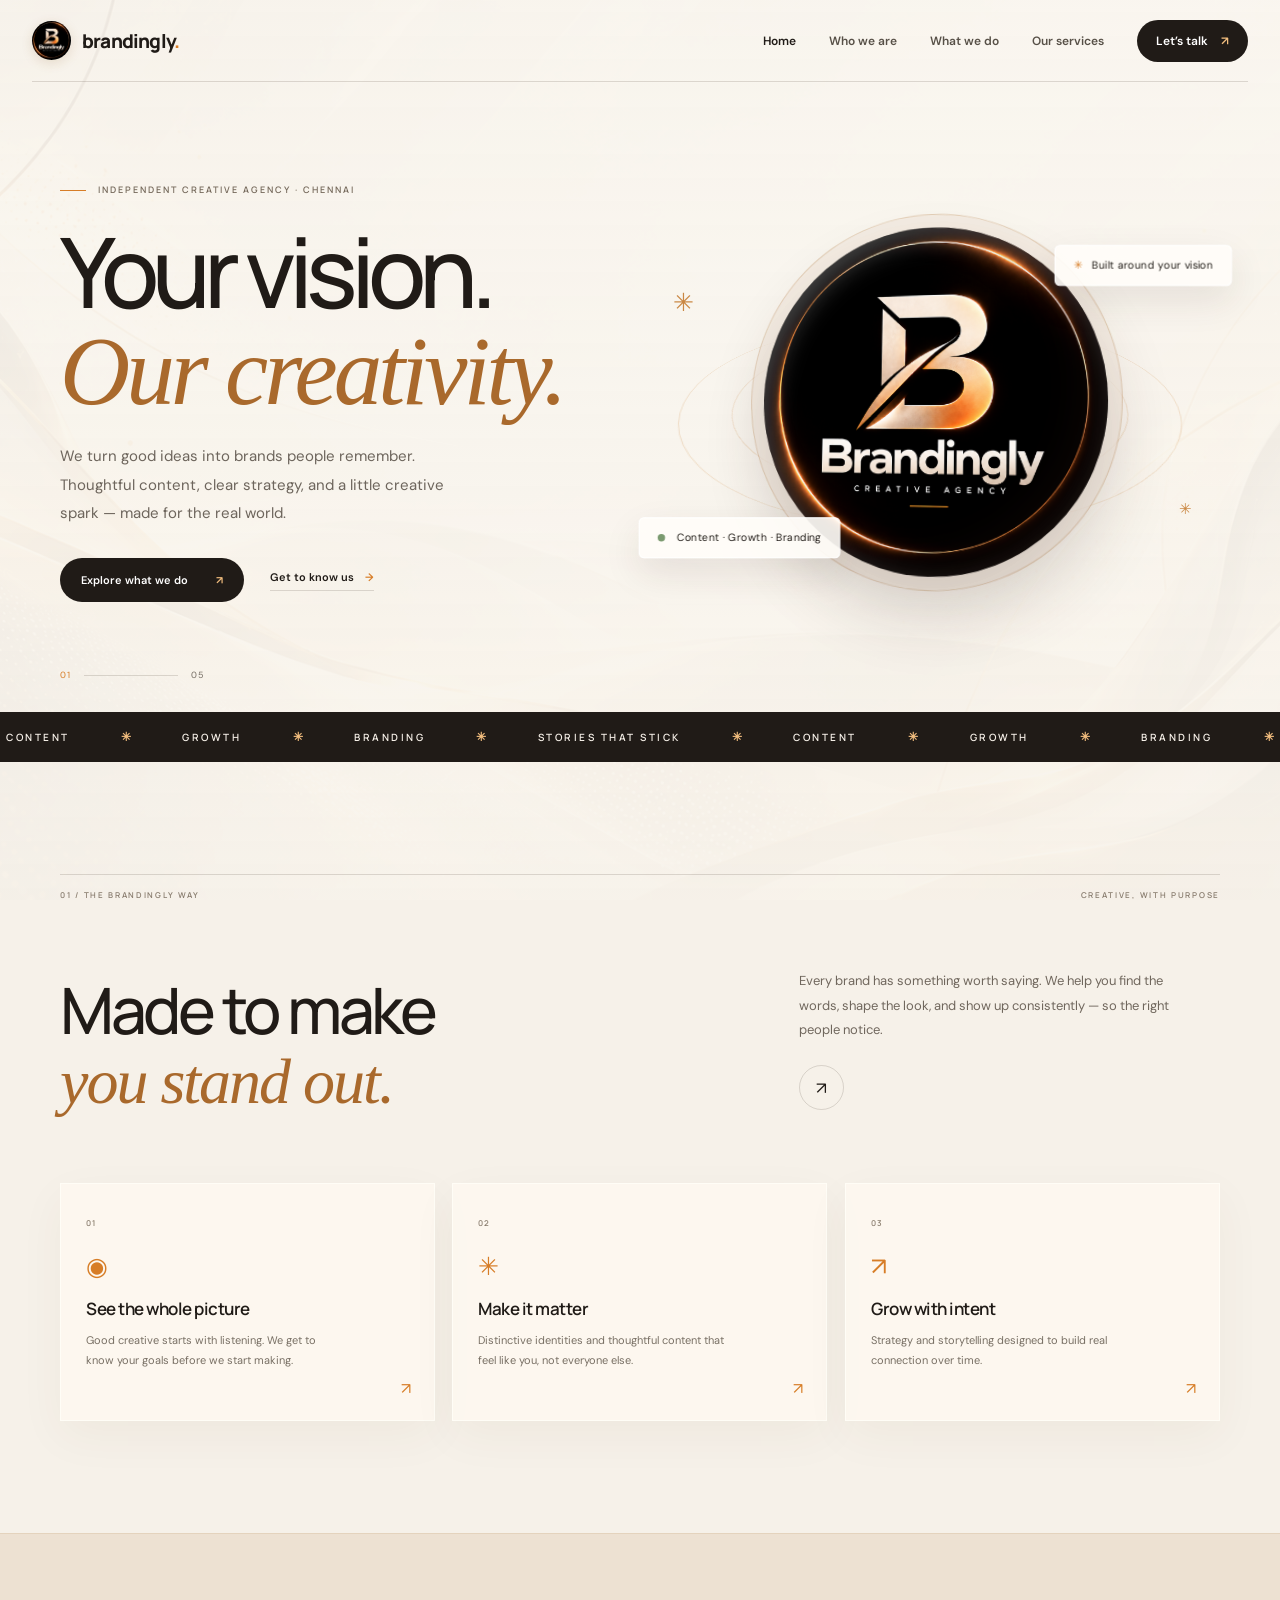
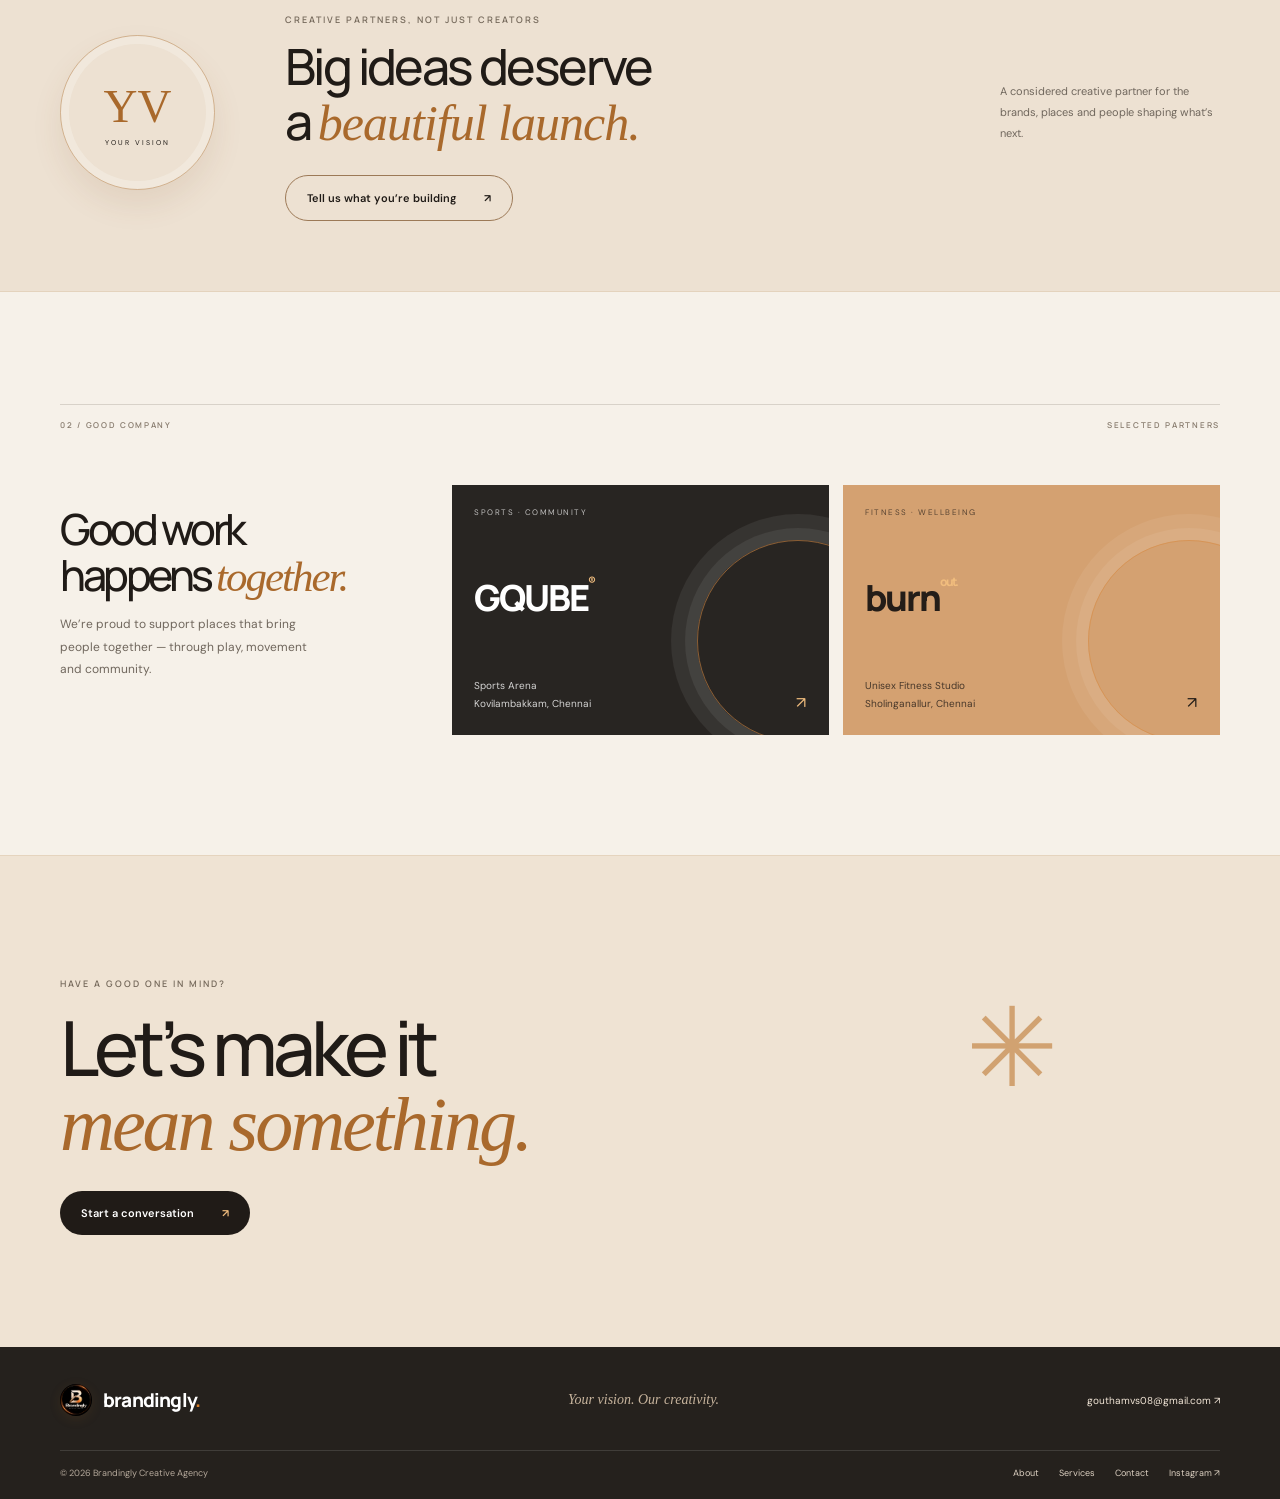
==== index.html @ 18270b37 "first commit" ====
<!doctype html>
<html lang="en">
<head>
  <meta charset="utf-8"><meta name="viewport" content="width=device-width, initial-scale=1">
  <meta name="theme-color" content="#f6f1e9"><meta name="description" content="Brandingly is a creative agency for content, growth and branding. Your vision, our creativity.">
  <title>Brandingly — Your vision. Our creativity.</title><link rel="icon" href="assets/brandingly-logo.png"><link rel="stylesheet" href="styles.css">
</head>
<body>
  <div class="ambient" aria-hidden="true"></div>
  <header class="site-header"><a class="wordmark" href="index.html"><img src="assets/brandingly-logo.png" alt="Brandingly logo"><span>brandingly<span class="wordmark-dot">.</span></span></a><button class="menu-toggle" aria-label="Open navigation" aria-expanded="false"><span></span><span></span></button><nav class="main-nav"><a class="active" href="index.html">Home</a><a href="who-we-are.html">Who we are</a><a href="what-we-do.html">What we do</a><a href="services.html">Our services</a><a class="nav-cta" href="contact.html">Let’s talk <span>↗</span></a></nav></header>
  <main>
    <section class="hero page-wrap">
      <div class="hero-copy"><p class="eyebrow reveal"><span class="eyebrow-line"></span> INDEPENDENT CREATIVE AGENCY · CHENNAI</p><h1 class="reveal">Your vision.<br><em>Our creativity.</em></h1><p class="hero-intro reveal">We turn good ideas into brands people remember. Thoughtful content, clear strategy, and a little creative spark — made for the real world.</p><div class="hero-actions reveal"><a class="button button-dark" href="services.html">Explore what we do <span>↗</span></a><a class="text-link" href="who-we-are.html">Get to know us <span>→</span></a></div></div>
      <div class="hero-art reveal"><div class="art-orbit orbit-one"></div><div class="art-orbit orbit-two"></div><div class="art-disc"><img src="assets/brandingly-logo.png" alt="Brandingly Creative Agency emblem"></div><div class="float-note note-top"><span>✳</span> Built around your vision</div><div class="float-note note-bottom"><span class="live-dot"></span> Content · Growth · Branding</div><span class="art-star star-one">✳</span><span class="art-star star-two">✳</span></div>
      <div class="hero-index"><span>01</span><span class="index-rule"></span><span>05</span></div>
    </section>
    <section class="ticker" aria-label="Our focus"><div class="ticker-track"><span>CONTENT</span><b>✳</b><span>GROWTH</span><b>✳</b><span>BRANDING</span><b>✳</b><span>STORIES THAT STICK</span><b>✳</b><span>CONTENT</span><b>✳</b><span>GROWTH</span><b>✳</b><span>BRANDING</span><b>✳</b></div></section>
    <section class="section page-wrap intro-section"><div class="section-label reveal"><span>01 / THE BRANDINGLY WAY</span><span>CREATIVE, WITH PURPOSE</span></div><div class="intro-grid"><h2 class="reveal">Made to make<br><em>you stand out.</em></h2><div class="intro-text reveal"><p>Every brand has something worth saying. We help you find the words, shape the look, and show up consistently — so the right people notice.</p><a class="circle-link" href="what-we-do.html" aria-label="Discover what we do">↗</a></div></div><div class="value-cards"><article class="value-card tilt-card reveal"><span class="card-number">01</span><div class="value-icon">◉</div><h3>See the whole picture</h3><p>Good creative starts with listening. We get to know your goals before we start making.</p><a href="who-we-are.html" aria-label="Meet Brandingly">↗</a></article><article class="value-card tilt-card reveal"><span class="card-number">02</span><div class="value-icon">✳</div><h3>Make it matter</h3><p>Distinctive identities and thoughtful content that feel like you, not everyone else.</p><a href="what-we-do.html" aria-label="Explore our approach">↗</a></article><article class="value-card tilt-card reveal"><span class="card-number">03</span><div class="value-icon">↗</div><h3>Grow with intent</h3><p>Strategy and storytelling designed to build real connection over time.</p><a href="services.html" aria-label="View our services">↗</a></article></div></section>
    <section class="feature-band"><div class="page-wrap feature-inner"><div class="feature-stamp reveal"><span>YV</span><small>YOUR VISION</small></div><div class="feature-copy reveal"><p class="eyebrow">CREATIVE PARTNERS, NOT JUST CREATORS</p><h2>Big ideas deserve<br>a <em>beautiful launch.</em></h2><a class="button button-light" href="contact.html">Tell us what you’re building <span>↗</span></a></div><div class="feature-side reveal">A considered creative partner for the brands, places and people shaping what’s next.</div></div></section>
    <section class="section page-wrap clients-section"><div class="section-label reveal"><span>02 / GOOD COMPANY</span><span>SELECTED PARTNERS</span></div><div class="client-row"><div class="client-heading reveal"><h2>Good work<br>happens <em>together.</em></h2><p>We’re proud to support places that bring people together — through play, movement and community.</p></div><a class="client-card tilt-card reveal" href="services.html#projects"><span class="client-kicker">SPORTS · COMMUNITY</span><span class="client-name">GQUBE<span>®</span></span><span class="client-desc">Sports Arena<br>Kovilambakkam, Chennai</span><span class="client-arrow">↗</span></a><a class="client-card client-card-warm tilt-card reveal" href="services.html#projects"><span class="client-kicker">FITNESS · WELLBEING</span><span class="client-name">burn<span>out.</span></span><span class="client-desc">Unisex Fitness Studio<br>Sholinganallur, Chennai</span><span class="client-arrow">↗</span></a></div></section>
    <section class="closing-cta"><div class="page-wrap closing-inner reveal"><p class="eyebrow">HAVE A GOOD ONE IN MIND?</p><h2>Let’s make it<br><em>mean something.</em></h2><a class="button button-dark" href="contact.html">Start a conversation <span>↗</span></a><div class="closing-spark">✳</div></div></section>
  </main>
  <footer class="site-footer"><div class="page-wrap footer-top"><a class="wordmark footer-wordmark" href="index.html"><img src="assets/brandingly-logo.png" alt=""><span>brandingly<span class="wordmark-dot">.</span></span></a><p>Your vision. Our creativity.</p><a href="mailto:gouthamvs08@gmail.com">gouthamvs08@gmail.com ↗</a></div><div class="page-wrap footer-bottom"><span>© <span data-year></span> Brandingly Creative Agency</span><div><a href="who-we-are.html">About</a><a href="services.html">Services</a><a href="contact.html">Contact</a><a href="https://www.instagram.com/urs_brandingly/" target="_blank" rel="noreferrer">Instagram ↗</a></div></div></footer><script src="script.js"></script>
</body></html>
---- styles.css ----
@import url('https://fonts.googleapis.com/css2?family=DM+Sans:wght@400;500;600;700&family=Manrope:wght@400;500;600;700;800&display=swap');
:root{--paper:#f6f1e9;--ink:#201b17;--muted:#746c63;--line:rgba(51,39,26,.15);--orange:#d77d27;--orange-light:#f1bd7e;--serif:Georgia,'Times New Roman',serif;--sans:'DM Sans',Arial,sans-serif;--display:'Manrope','DM Sans',Arial,sans-serif;--page:1160px}*{box-sizing:border-box}html{scroll-behavior:smooth;scroll-padding-top:92px}body{margin:0;color:var(--ink);font-family:var(--sans);background:var(--paper);overflow-x:hidden;isolation:isolate}body:before{content:'';position:fixed;inset:0;z-index:-2;background-image:url('assets/brandingly-background.png');background-size:cover;background-position:center;background-attachment:fixed;opacity:.21;pointer-events:none}.ambient{position:fixed;inset:0;z-index:-1;pointer-events:none;background:linear-gradient(180deg,rgba(250,247,241,.7),rgba(248,244,237,.85))}.page-wrap{width:min(var(--page),calc(100% - 96px));margin-inline:auto}.site-header{height:82px;width:min(1360px,calc(100% - 64px));margin:auto;display:flex;align-items:center;justify-content:space-between;border-bottom:1px solid var(--line);position:relative;z-index:5}.wordmark{display:flex;align-items:center;gap:11px;text-decoration:none;color:var(--ink);font:800 19px var(--display);letter-spacing:-.8px}.wordmark img{width:39px;height:39px;object-fit:cover;border-radius:50%;box-shadow:0 3px 12px #8c571d28}.wordmark-dot{color:var(--orange)}.main-nav{display:flex;align-items:center;gap:33px}.main-nav a{text-decoration:none;color:#575047;font-size:12px;font-weight:600;transition:color .2s}.main-nav a:hover,.main-nav a.active{color:var(--ink)}.main-nav .nav-cta{color:white;background:var(--ink);padding:13px 19px;border-radius:999px}.nav-cta span{margin-left:10px;color:var(--orange-light)}.menu-toggle{display:none}.hero{min-height:630px;padding-top:82px;padding-bottom:76px;display:grid;grid-template-columns:1fr 1fr;align-items:center;position:relative}.hero-copy{padding-bottom:24px}.eyebrow{font:600 9px var(--display);letter-spacing:2px;color:#766a5c}.eyebrow-line{display:inline-block;width:26px;height:1px;background:var(--orange);vertical-align:middle;margin-right:8px}.hero h1,.subhero h1{font:500 clamp(58px,7.6vw,98px)/.99 var(--display);letter-spacing:-7px;margin:27px 0 22px}.hero h1 em,.subhero h1 em,.intro-grid h2 em,.client-heading h2 em,.feature-copy h2 em,.closing-inner h2 em,.story-lead em,.manifesto em,.process-row h2 em,.projects-heading h2 em,.contact-details h2 em{font-family:var(--serif);font-weight:400;letter-spacing:-4px;color:#a9692c}.hero-intro{max-width:420px;color:#6d655c;font-size:15px;line-height:1.9}.hero-actions{display:flex;align-items:center;gap:26px;margin-top:31px}.button{display:inline-flex;align-items:center;justify-content:center;gap:28px;border-radius:999px;padding:15px 21px;text-decoration:none;font-size:11px;font-weight:600;transition:transform .25s,box-shadow .25s}.button:hover{transform:translateY(-3px);box-shadow:0 12px 26px #33271a24}.button-dark{background:var(--ink);color:#fff}.button-dark span{color:var(--orange-light)}.text-link{font-size:11px;text-decoration:none;color:var(--ink);font-weight:600;border-bottom:1px solid var(--line);padding-bottom:6px}.text-link span{color:var(--orange);margin-left:8px}.hero-art{height:440px;position:relative;display:grid;place-items:center;perspective:950px}.art-orbit{position:absolute;border:1px solid #d293513b;border-radius:50%;transform:rotateX(66deg) rotateZ(-13deg)}.orbit-one{width:490px;height:490px}.orbit-two{width:390px;height:390px;transform:rotateX(66deg) rotateZ(32deg)}.art-disc{position:relative;width:min(350px,76%);aspect-ratio:1;border-radius:50%;overflow:hidden;box-shadow:0 35px 65px #3c251f30,0 0 0 13px #fff9,0 0 0 14px #bd8a5560;transform:rotateY(-11deg) rotateX(4deg);animation:discFloat 6s ease-in-out infinite}.art-disc:after{content:'';position:absolute;inset:0;border-radius:inherit;box-shadow:inset -22px -14px 45px #28140d50,inset 8px 10px 26px #fff4;pointer-events:none}.art-disc img{width:100%;height:100%;object-fit:cover}.float-note{position:absolute;background:#fffdf9e8;box-shadow:0 14px 35px #3c251f1a;border:1px solid #fff;padding:12px 17px;border-radius:5px;font-size:10px;letter-spacing:.15px;transform:translateZ(50px)}.note-top{top:73px;right:4px}.note-top span{color:var(--orange);margin-right:6px}.note-bottom{bottom:70px;left:14px}.live-dot{width:7px;height:7px;background:#7b9a70;display:inline-block;border-radius:50%;margin-right:8px}.art-star{position:absolute;color:#ca8742}.star-one{left:33px;top:106px;font-size:25px}.star-two{right:28px;bottom:101px;font-size:15px}.hero-index{position:absolute;bottom:31px;left:0;display:flex;align-items:center;gap:13px;color:#746c63;font-size:9px;letter-spacing:1px}.hero-index span:first-child{color:var(--orange)}.index-rule{display:block;width:94px;height:1px;background:var(--line)}.ticker{overflow:hidden;background:var(--ink);color:#f6f0e8}.ticker-track{min-width:max-content;padding:17px 0;display:flex;align-items:center;justify-content:space-around;gap:39px;animation:ticker 32s linear infinite}.ticker-track span{font:600 10px var(--display);letter-spacing:2.5px}.ticker-track b{font-size:12px;color:var(--orange-light)}@keyframes ticker{to{transform:translateX(-20%)}}.section{padding-top:112px;padding-bottom:112px}.section-label{display:flex;justify-content:space-between;border-top:1px solid var(--line);padding-top:14px;color:#887c6e;font:600 8px var(--display);letter-spacing:1.7px}.intro-grid{display:grid;grid-template-columns:1fr .66fr;align-items:end;gap:100px;padding-top:56px}.intro-grid h2,.client-heading h2,.projects-heading h2{font:500 clamp(40px,5vw,65px)/1.08 var(--display);letter-spacing:-3.5px;margin:0}.intro-grid h2 em,.client-heading h2 em,.projects-heading h2 em{letter-spacing:-2px}.intro-text{position:relative;padding:0 0 6px;max-width:380px}.intro-text p,.client-heading p,.feature-side{color:#70675d;font-size:13px;line-height:1.9}.circle-link{display:grid;place-items:center;width:45px;height:45px;border:1px solid var(--line);border-radius:50%;text-decoration:none;color:var(--ink);font-size:17px;margin-top:22px;transition:background .2s,color .2s,transform .2s}.circle-link:hover{background:var(--ink);color:white;transform:rotate(45deg)}.value-cards{display:grid;grid-template-columns:repeat(3,1fr);gap:17px;margin-top:67px}.value-card{padding:26px 25px 24px;min-height:238px;background:#fffaf2b8;border:1px solid #fffdf6;box-shadow:0 15px 44px #5739130c;position:relative;transform:perspective(800px) rotateX(var(--tilt-x,0deg)) rotateY(var(--tilt-y,0deg));transition:transform .25s,box-shadow .25s}.value-card:hover,.service-card:hover,.client-card:hover{box-shadow:0 25px 55px #5739131c}.card-number,.service-id{font:600 8px var(--display);letter-spacing:1.4px;color:#8a7d6e}.value-icon{color:var(--orange);font-size:25px;margin-top:19px}.value-card h3{font:600 17px var(--display);letter-spacing:-.5px;margin:14px 0 8px}.value-card p{color:#786f64;font-size:11px;line-height:1.8;max-width:250px}.value-card>a{position:absolute;right:23px;bottom:21px;color:var(--orange);text-decoration:none}.feature-band{background:#e8d9c5a8;border-block:1px solid #c9a98442;padding:70px 0;overflow:hidden}.feature-inner{display:grid;grid-template-columns:190px 1fr 220px;align-items:center;gap:35px}.feature-stamp{width:155px;height:155px;border-radius:50%;border:1px solid #b6814d80;display:flex;flex-direction:column;justify-content:center;align-items:center;gap:5px;box-shadow:inset 0 0 0 8px #f6f1e970,0 15px 30px #8053271a;transform:rotate(-11deg)}.feature-stamp span{font:500 47px var(--serif);color:#a9692c}.feature-stamp small{font-size:7px;letter-spacing:2px}.feature-copy h2{font:500 clamp(35px,4vw,50px)/1.1 var(--display);letter-spacing:-2.6px;margin:13px 0 24px}.feature-copy h2 em{letter-spacing:-1px}.button-light{border:1px solid #9c7957;color:var(--ink)}.feature-side{font-size:11px}.clients-section{padding-bottom:120px}.client-row{display:grid;grid-template-columns:1fr 1fr 1fr;gap:15px;align-items:stretch;margin-top:55px}.client-heading{padding:21px 28px 10px 0}.client-heading h2{font-size:43px}.client-heading p{max-width:260px;font-size:12px}.client-card{min-height:250px;background:#282522;color:white;text-decoration:none;padding:22px;position:relative;display:flex;flex-direction:column;justify-content:space-between;overflow:hidden;transform:perspective(800px) rotateX(var(--tilt-x,0deg)) rotateY(var(--tilt-y,0deg));transition:transform .25s,box-shadow .25s}.client-card:before{content:'';position:absolute;width:200px;height:200px;border:1px solid #d88a4290;border-radius:50%;right:-70px;top:55px;box-shadow:0 0 0 12px #fff1,0 0 0 26px #fff1}.client-card-warm{background:#d4a171;color:#241d18}.client-kicker{font-size:8px;letter-spacing:1.5px;opacity:.7}.client-name{font:800 36px var(--display);letter-spacing:-2px;position:relative}.client-name span{font-size:12px;vertical-align:top}.client-name>span:last-child{color:var(--orange-light)}.client-desc{font-size:10px;line-height:1.8;opacity:.8}.client-arrow{position:absolute;bottom:22px;right:23px;color:var(--orange-light)}.client-card-warm .client-arrow{color:var(--ink)}.closing-cta{padding:112px 0;background:#eadac6a0;border-top:1px solid #c9a98442;overflow:hidden}.closing-inner{position:relative}.closing-inner h2{font:500 clamp(46px,6.4vw,76px)/.98 var(--display);letter-spacing:-5px;margin:20px 0 27px}.closing-inner h2 em{letter-spacing:-3px}.closing-inner .button{margin-top:2px}.closing-spark{position:absolute;right:14%;top:0;color:#c1803d;font-size:110px;opacity:.65;animation:spin 34s linear infinite}@keyframes spin{to{transform:rotate(360deg)}}.site-footer{background:#25211d;color:#f8f2e8;padding:31px 0 0}.footer-top{display:flex;align-items:center;justify-content:space-between;padding-bottom:28px}.footer-wordmark{color:white}.footer-wordmark img{width:32px;height:32px}.footer-top>p{font:italic 14px var(--serif);color:#c7b49d}.footer-top>a:last-child{font-size:10px;color:#f3e7d8;text-decoration:none}.footer-bottom{border-top:1px solid #ffffff20;padding:16px 0 20px;display:flex;align-items:center;justify-content:space-between;color:#b5a99b;font-size:9px}.footer-bottom div{display:flex;gap:20px}.footer-bottom a{color:#ddd1c2;text-decoration:none}.reveal{opacity:0;transform:perspective(900px) translateY(22px) rotateX(3deg);transform-origin:50% 0;transition:opacity .7s ease,transform .7s cubic-bezier(.2,.7,.2,1)}.reveal.is-visible{opacity:1;transform:perspective(900px) translateY(0) rotateX(0)}.value-card.reveal:nth-child(2),.service-card.reveal:nth-child(2),.belief.reveal:nth-child(2){transition-delay:.11s}.value-card.reveal:nth-child(3),.service-card.reveal:nth-child(3),.belief.reveal:nth-child(3){transition-delay:.2s}.page-wrap .reveal:nth-child(2){transition-delay:.08s}@keyframes discFloat{0%,100%{transform:translateY(0) rotateY(-11deg) rotateX(4deg)}50%{transform:translateY(-10px) rotateY(-6deg) rotateX(1deg)}}
/* Inner pages */
.subhero{min-height:520px;padding-top:91px;padding-bottom:86px;position:relative;overflow:hidden}.subhero h1{font-size:clamp(62px,8vw,99px);margin-top:25px}.subhero-intro{max-width:460px;color:#6e655b;font-size:14px;line-height:1.9}.subhero-mark{position:absolute;right:8%;top:112px;width:220px;height:220px;border-radius:50%;overflow:hidden;box-shadow:0 25px 60px #56391e26,0 0 0 10px #fff7,0 0 0 11px #be8b584a;transform:rotateY(-12deg) rotateX(5deg)}.subhero-mark img{width:100%;height:100%;object-fit:cover}.story-section{padding-top:30px}.story-grid{display:grid;grid-template-columns:1fr 1fr;gap:120px;padding:66px 0}.story-lead{font:500 clamp(34px,4.3vw,55px)/1.15 var(--display);letter-spacing:-2.8px;margin:0}.story-lead em{letter-spacing:-1px}.story-body p{font-size:13px;line-height:1.95;color:#6d655b;margin:0 0 17px}.story-body .text-link{display:inline-block;margin-top:9px}.manifesto{min-height:190px;background:#29231e;color:#f6eee2;display:flex;align-items:center;padding:31px 65px;gap:30px;position:relative;overflow:hidden}.manifesto:after{content:'';position:absolute;width:320px;height:320px;border:1px solid #d4874260;border-radius:50%;right:11%;top:-63px;box-shadow:0 0 0 12px #fff1,0 0 0 25px #fff1}.manifesto-mark{font:italic 85px var(--serif);color:#e3b680;z-index:1}.manifesto-mark span{color:#fff}.manifesto p{font:500 32px/1.12 var(--display);letter-spacing:-1.5px;z-index:1}.manifesto p em{color:#e3b680}.manifesto>span{font-size:8px;letter-spacing:1.5px;color:#c8b9a7;align-self:flex-end;margin-bottom:29px;z-index:1}.values-section{background:#eee4d7a8}.belief-grid{display:grid;grid-template-columns:repeat(3,1fr);gap:34px;margin-top:50px}.belief{border-top:1px solid #c6ad91;padding-top:17px}.belief>span{font-size:9px;color:#a16a35}.belief h3{font:600 17px var(--display);letter-spacing:-.5px;margin:25px 0 8px}.belief p{font-size:11px;line-height:1.8;color:#776d62;max-width:220px}.subhero-mark-type{border:1px solid #c3905d;background:#f3e7d6;width:190px;height:190px;display:flex;align-items:center;justify-content:center;flex-direction:column;text-align:center;font:500 74px var(--serif);color:#ad7137;box-shadow:inset 0 0 0 8px #fff8,0 22px 55px #553a1d1c}.subhero-mark-type span{font:600 10px var(--display);letter-spacing:2px;line-height:1.6}.subhero-mark-type>span{font:600 10px var(--display)}.subhero-mark-type>small{font:600 8px var(--display);letter-spacing:2px;color:#706356}.process-section{padding-top:28px}.process-list{margin-top:39px}.process-row{display:grid;grid-template-columns:70px 1fr 55px;gap:20px;align-items:center;padding:29px 0;border-bottom:1px solid var(--line)}.process-num{font:500 11px var(--display);color:#a36c37}.process-row h2{font:500 33px var(--display);letter-spacing:-1.6px;margin:0}.process-row h2 em{font-size:35px}.process-row p{max-width:560px;color:#71685e;font-size:12px;line-height:1.8;margin:9px 0 0}.process-glyph{justify-self:end;font-size:27px;color:#bb7b3e}.process-section+.feature-band{margin-top:0}.services-section{padding-top:30px}.services-grid{display:grid;grid-template-columns:repeat(2,1fr);gap:16px;margin-top:43px}.service-card{min-height:267px;padding:24px 27px;background:#fffaf2b8;border:1px solid #fffdf6;position:relative;transform:perspective(800px) rotateX(var(--tilt-x,0deg)) rotateY(var(--tilt-y,0deg));transition:transform .25s,box-shadow .25s}.service-icon{display:block;font-size:27px;color:var(--orange);margin-top:22px}.service-card h2{font:600 23px var(--display);letter-spacing:-1px;margin:13px 0 9px}.service-card p{max-width:410px;font-size:11px;line-height:1.8;color:#746a60;margin:0 0 15px}.service-card>a{font-size:10px;text-decoration:none;color:var(--ink);font-weight:600}.service-card>a span{color:var(--orange);margin-left:8px}.projects-section{padding:92px 0;background:#ece1d2a3;border-block:1px solid #c9a98442}.projects-heading{display:flex;align-items:end;justify-content:space-between;padding:39px 0 32px}.projects-heading h2{font-size:51px}.projects-heading p{max-width:275px;font-size:12px;line-height:1.8;color:#70675d}.project-feature{padding:27px 34px 29px;margin-top:17px;color:white;position:relative;overflow:hidden;min-height:300px;background:linear-gradient(120deg,#232627,#373b3a 70%,#554333)}.project-feature:before{content:'';position:absolute;width:300px;height:300px;border:1px solid #e79b4d8a;border-radius:50%;right:7%;top:26px;box-shadow:0 0 0 15px #fff1,0 0 0 32px #fff1;transform:scaleX(1.25)}.project-fitness{background:linear-gradient(120deg,#b97a4a,#ce9c6e 75%,#7b5842)}.project-fitness:before{border-color:#fff8}.project-top,.project-bottom{display:flex;align-items:start;justify-content:space-between;position:relative;z-index:1}.project-top span{font-size:8px;letter-spacing:1.5px;opacity:.75}.project-word{font:800 clamp(55px,9vw,103px)/1 var(--display);letter-spacing:-7px;margin:51px 0 38px;position:relative;z-index:1}.project-word>span{font-size:20px;vertical-align:top;letter-spacing:0}.project-bottom{align-items:end}.project-bottom>div{max-width:520px}.project-bottom h3{font:600 16px var(--display);margin:0 0 6px}.project-bottom p{font-size:10px;line-height:1.8;max-width:480px;margin:0;color:#eee3d5}.project-link{display:inline-flex;align-items:center;gap:19px;padding:12px 17px;border:1px solid #ffffff6b;border-radius:999px;color:white;text-decoration:none;white-space:nowrap;font-size:9px}.project-link:hover{background:#ffffff1c}.project-word-burn{letter-spacing:-5px}.project-word-burn span{font-family:var(--serif);font-style:italic;font-weight:400}.project-note{font-size:9px;line-height:1.7;color:#7e7264;margin-top:17px}.contact-hero{min-height:442px;padding-bottom:46px}.contact-hero h1{font-size:clamp(56px,7vw,87px)}.contact-section{padding-top:38px;padding-bottom:120px;display:grid;grid-template-columns:.72fr 1.28fr;gap:84px}.contact-details{position:relative;overflow:hidden}.contact-label{font-size:8px;letter-spacing:1.7px;color:#8a7d6e}.contact-details h2{font:500 40px/1.13 var(--display);letter-spacing:-2px;margin:23px 0 14px}.contact-details h2 em{letter-spacing:-1px}.contact-details>p{font-size:12px;line-height:1.8;color:#766d63;max-width:275px}.contact-email{display:inline-block;color:var(--ink);font-size:12px;font-weight:600;text-decoration:none;border-bottom:1px solid var(--line);padding:13px 0}.contact-email span{color:var(--orange);margin-left:12px}.contact-social{display:block;font-size:10px;color:#756b60;text-decoration:none;margin-top:17px}.contact-orbit{position:absolute;bottom:-54px;left:0;color:#bc7d3e;font-size:48px;opacity:.65}.contact-form{background:#fffaf2b8;border:1px solid #fffdf6;padding:30px;box-shadow:0 15px 45px #5739130c}.form-row{display:grid;grid-template-columns:1fr 1fr;gap:17px}.contact-form label{display:block;font-size:10px;font-weight:600;color:#534b43;margin-bottom:18px}.contact-form input,.contact-form textarea,.contact-form select{display:block;width:100%;margin-top:9px;border:1px solid #dcd1c3;background:#fcfaf6;padding:13px 14px;border-radius:2px;font:400 11px var(--sans);color:var(--ink);outline:none}.contact-form input:focus,.contact-form textarea:focus,.contact-form select:focus{border-color:#bf854d;box-shadow:0 0 0 3px #dba36824}.contact-form input::placeholder,.contact-form textarea::placeholder{color:#a79c90}.contact-form textarea{resize:vertical}.contact-form .form-submit{border:0;cursor:pointer}.form-note{font-size:9px;line-height:1.6;color:#877d72;margin:13px 0 0}.honeypot{position:absolute!important;left:-9999px!important;opacity:0}.form-row+label{margin-top:2px}
@media(max-width:850px){.page-wrap{width:calc(100% - 52px)}.site-header{width:calc(100% - 44px)}.main-nav{gap:18px}.main-nav a{font-size:11px}.hero{min-height:570px;padding-top:58px}.hero-art{transform:scale(.86)}.hero h1{font-size:75px}.intro-grid{gap:45px}.feature-inner{grid-template-columns:130px 1fr 160px;gap:24px}.feature-stamp{width:125px;height:125px}.feature-stamp span{font-size:38px}.client-row{grid-template-columns:1fr 1fr}.client-heading{grid-column:1/-1}.client-heading h2 br{display:none}.client-heading p{max-width:460px}.subhero-mark{right:3%;width:180px;height:180px}.subhero-mark-type{width:165px;height:165px}.story-grid{gap:60px}.contact-section{gap:45px}}@media(max-width:620px){html{scroll-padding-top:72px}.page-wrap{width:calc(100% - 38px)}.site-header{width:calc(100% - 34px);height:70px}.wordmark{font-size:17px}.wordmark img{width:34px;height:34px}.menu-toggle{display:flex;position:relative;z-index:7;width:42px;height:42px;border:1px solid var(--line);background:#fff9;border-radius:50%;align-items:center;justify-content:center;flex-direction:column;gap:5px}.menu-toggle span{width:15px;height:1px;background:var(--ink);transition:transform .2s}.menu-toggle[aria-expanded=true] span:first-child{transform:translateY(3px) rotate(45deg)}.menu-toggle[aria-expanded=true] span:last-child{transform:translateY(-3px) rotate(-45deg)}.main-nav{display:none;position:absolute;top:69px;left:-17px;right:-17px;background:#f7f2eaf5;padding:17px 20px 22px;border-bottom:1px solid var(--line);box-shadow:0 20px 30px #4d352016;align-items:stretch;gap:0;flex-direction:column}.main-nav.is-open{display:flex}.main-nav a{font-size:13px;padding:13px 8px;border-bottom:1px solid #4d352014}.main-nav .nav-cta{margin-top:12px;padding:14px 18px;text-align:center;border:0}.hero{display:flex;flex-direction:column;align-items:stretch;min-height:0;padding-top:56px;padding-bottom:59px}.hero-copy{padding-bottom:0}.eyebrow{font-size:8px;letter-spacing:1.6px}.hero h1,.subhero h1{font-size:clamp(58px,15vw,81px);letter-spacing:-5px;margin:24px 0 16px}.hero-intro{font-size:13px;max-width:420px}.hero-actions{gap:16px;margin-top:24px}.button{padding:14px 17px;gap:18px;font-size:10px}.text-link{font-size:10px}.hero-art{height:305px;transform:none;margin-top:13px}.orbit-one{width:315px;height:315px}.orbit-two{width:258px;height:258px}.art-disc{width:220px;box-shadow:0 20px 42px #3c251f30,0 0 0 9px #fff9,0 0 0 10px #bd8a5560}.note-top{top:30px;right:0;padding:10px 12px;font-size:9px}.note-bottom{bottom:31px;left:0;padding:10px 12px;font-size:8px}.star-one{left:3px;top:68px}.star-two{right:3px;bottom:79px}.hero-index{bottom:16px}.ticker-track{padding:14px 0;gap:24px}.ticker-track span{font-size:9px}.section{padding-top:74px;padding-bottom:77px}.section-label{font-size:7px;letter-spacing:1px}.intro-grid{grid-template-columns:1fr;gap:15px;padding-top:36px}.intro-grid h2,.client-heading h2,.projects-heading h2{font-size:45px;letter-spacing:-2.7px}.intro-text{max-width:100%}.intro-text p{font-size:12px}.circle-link{width:40px;height:40px;margin-top:12px}.value-cards{grid-template-columns:1fr;gap:12px;margin-top:34px}.value-card{min-height:195px;padding:21px}.value-icon{margin-top:12px}.value-card h3{font-size:16px}.value-card p{font-size:11px}.feature-band{padding:48px 0}.feature-inner{grid-template-columns:75px 1fr;gap:16px}.feature-stamp{width:73px;height:73px;box-shadow:inset 0 0 0 5px #f6f1e970,0 10px 20px #8053271a}.feature-stamp span{font-size:25px}.feature-stamp small{font-size:5px;letter-spacing:1px}.feature-copy h2{font-size:34px;letter-spacing:-1.8px}.feature-side{grid-column:2;font-size:10px;margin-top:-8px}.button-light{padding:12px 15px}.clients-section{padding-bottom:78px}.client-row{grid-template-columns:1fr 1fr;gap:10px;margin-top:28px}.client-heading{grid-column:1/-1;padding:0}.client-heading h2{font-size:39px}.client-card{min-height:205px;padding:16px}.client-card:before{width:130px;height:130px;right:-58px;top:55px}.client-name{font-size:27px;letter-spacing:-1px}.client-desc{font-size:8px}.client-kicker{font-size:6px;letter-spacing:1px}.closing-cta{padding:75px 0}.closing-inner h2{font-size:55px;letter-spacing:-3.6px}.closing-inner h2 em{letter-spacing:-2px}.closing-spark{font-size:69px;right:5%;top:23px}.footer-top{display:grid;grid-template-columns:1fr auto;gap:9px;padding-bottom:20px}.footer-top>p{grid-column:1;grid-row:2;margin:0;font-size:12px}.footer-top>a:last-child{grid-column:2;grid-row:1/3;font-size:9px}.footer-bottom{align-items:flex-start;gap:13px;flex-direction:column;font-size:8px}.footer-bottom div{gap:15px;flex-wrap:wrap}.subhero{min-height:0;padding-top:61px;padding-bottom:61px}.subhero h1{font-size:clamp(58px,14vw,78px)}.subhero-intro{max-width:calc(100% - 10px);font-size:12px}.subhero-mark{position:relative;top:auto;right:auto;width:118px;height:118px;margin:38px 5px 0 auto;box-shadow:0 15px 35px #56391e26,0 0 0 7px #fff7,0 0 0 8px #be8b584a}.subhero-mark-type{width:113px;height:113px;font-size:49px;box-shadow:inset 0 0 0 5px #fff8,0 15px 35px #553a1d1c}.subhero-mark-type span{font-size:7px}.subhero-mark-type>small{font-size:6px}.story-section{padding-top:24px}.story-grid{grid-template-columns:1fr;gap:24px;padding:37px 0}.story-lead{font-size:37px;letter-spacing:-1.8px}.story-body p{font-size:12px}.manifesto{min-height:145px;padding:22px;gap:15px}.manifesto-mark{font-size:59px}.manifesto p{font-size:24px;letter-spacing:-1px}.manifesto>span{font-size:6px;letter-spacing:1px;margin-bottom:22px;max-width:63px}.manifesto:after{right:-22%;width:220px;height:220px;top:-35px}.belief-grid{grid-template-columns:1fr;gap:20px;margin-top:31px}.belief h3{margin:14px 0 6px}.belief p{max-width:100%;margin-bottom:0}.values-section{padding-top:66px;padding-bottom:68px}.process-section,.services-section{padding-top:24px}.process-list{margin-top:24px}.process-row{grid-template-columns:34px 1fr 25px;gap:10px;padding:22px 0}.process-row h2{font-size:25px;letter-spacing:-1px}.process-row h2 em{font-size:26px}.process-row p{font-size:10px;line-height:1.7}.process-glyph{font-size:21px}.process-num{font-size:9px}.services-grid{grid-template-columns:1fr;gap:11px;margin-top:27px}.service-card{min-height:233px;padding:21px}.service-card h2{font-size:21px}.service-card p{font-size:10px}.projects-section{padding:66px 0}.projects-heading{display:block;padding:28px 0 17px}.projects-heading h2{font-size:43px}.projects-heading p{max-width:100%;font-size:11px}.project-feature{padding:19px 18px 20px;min-height:310px}.project-top span{font-size:6px;letter-spacing:1px}.project-word{font-size:58px;letter-spacing:-4px;margin:63px 0 51px}.project-fitness .project-word{font-size:61px}.project-bottom{display:block}.project-bottom h3{font-size:14px}.project-bottom p{font-size:9px}.project-link{margin-top:15px;padding:10px 13px;font-size:8px}.project-feature:before{width:190px;height:190px;right:-6%;top:63px}.project-note{font-size:8px}.contact-hero{min-height:0;padding-bottom:25px}.contact-hero h1{font-size:clamp(48px,12.5vw,69px);letter-spacing:-4px}.contact-section{grid-template-columns:1fr;gap:35px;padding-top:22px;padding-bottom:78px}.contact-details h2{font-size:36px;margin-top:17px}.contact-details>p{font-size:11px}.contact-orbit{bottom:-25px;left:auto;right:12px}.contact-form{padding:20px 17px}.form-row{grid-template-columns:1fr;gap:0}.contact-form label{font-size:9px;margin-bottom:15px}.contact-form input,.contact-form textarea,.contact-form select{font-size:11px;padding:12px}.form-note{font-size:8px}}@media(prefers-reduced-motion:reduce){*,*:before,*:after{scroll-behavior:auto!important;animation-duration:.01ms!important;animation-iteration-count:1!important;transition-duration:.01ms!important}.reveal{opacity:1;transform:none}}
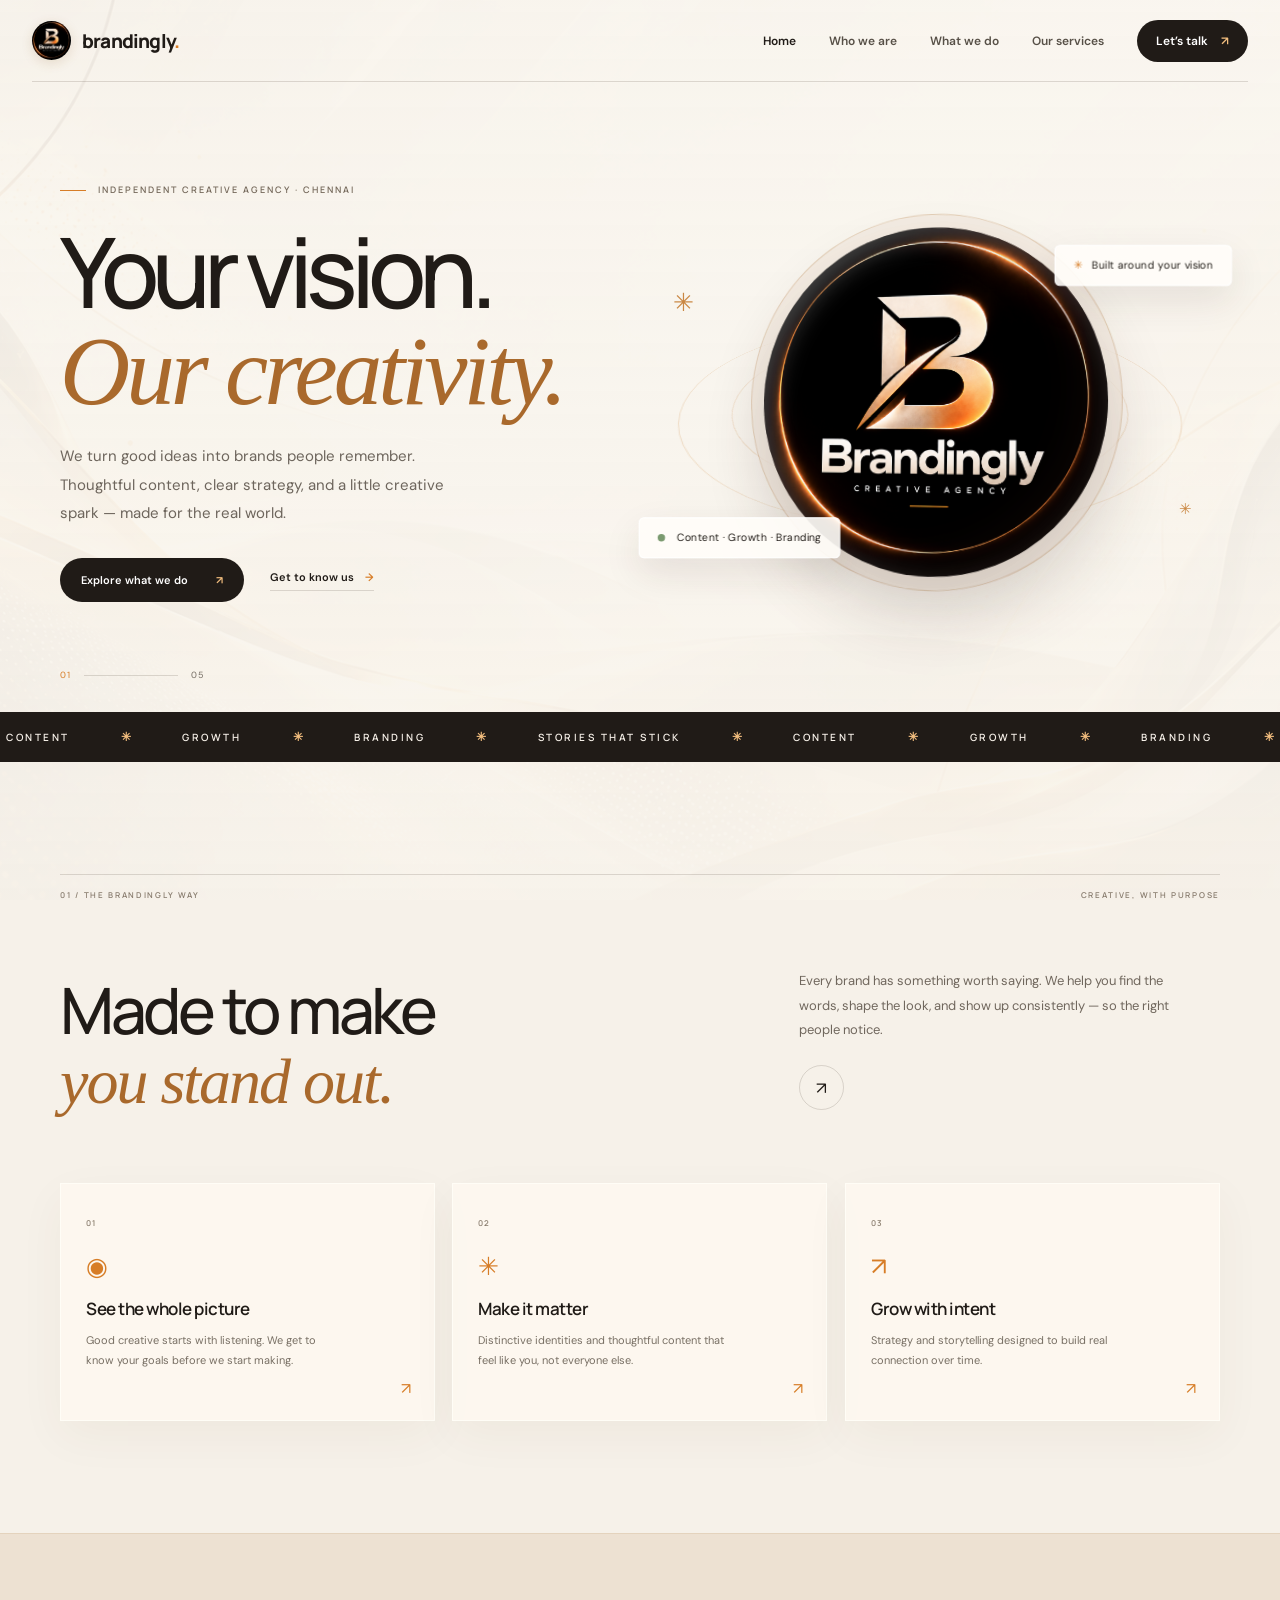
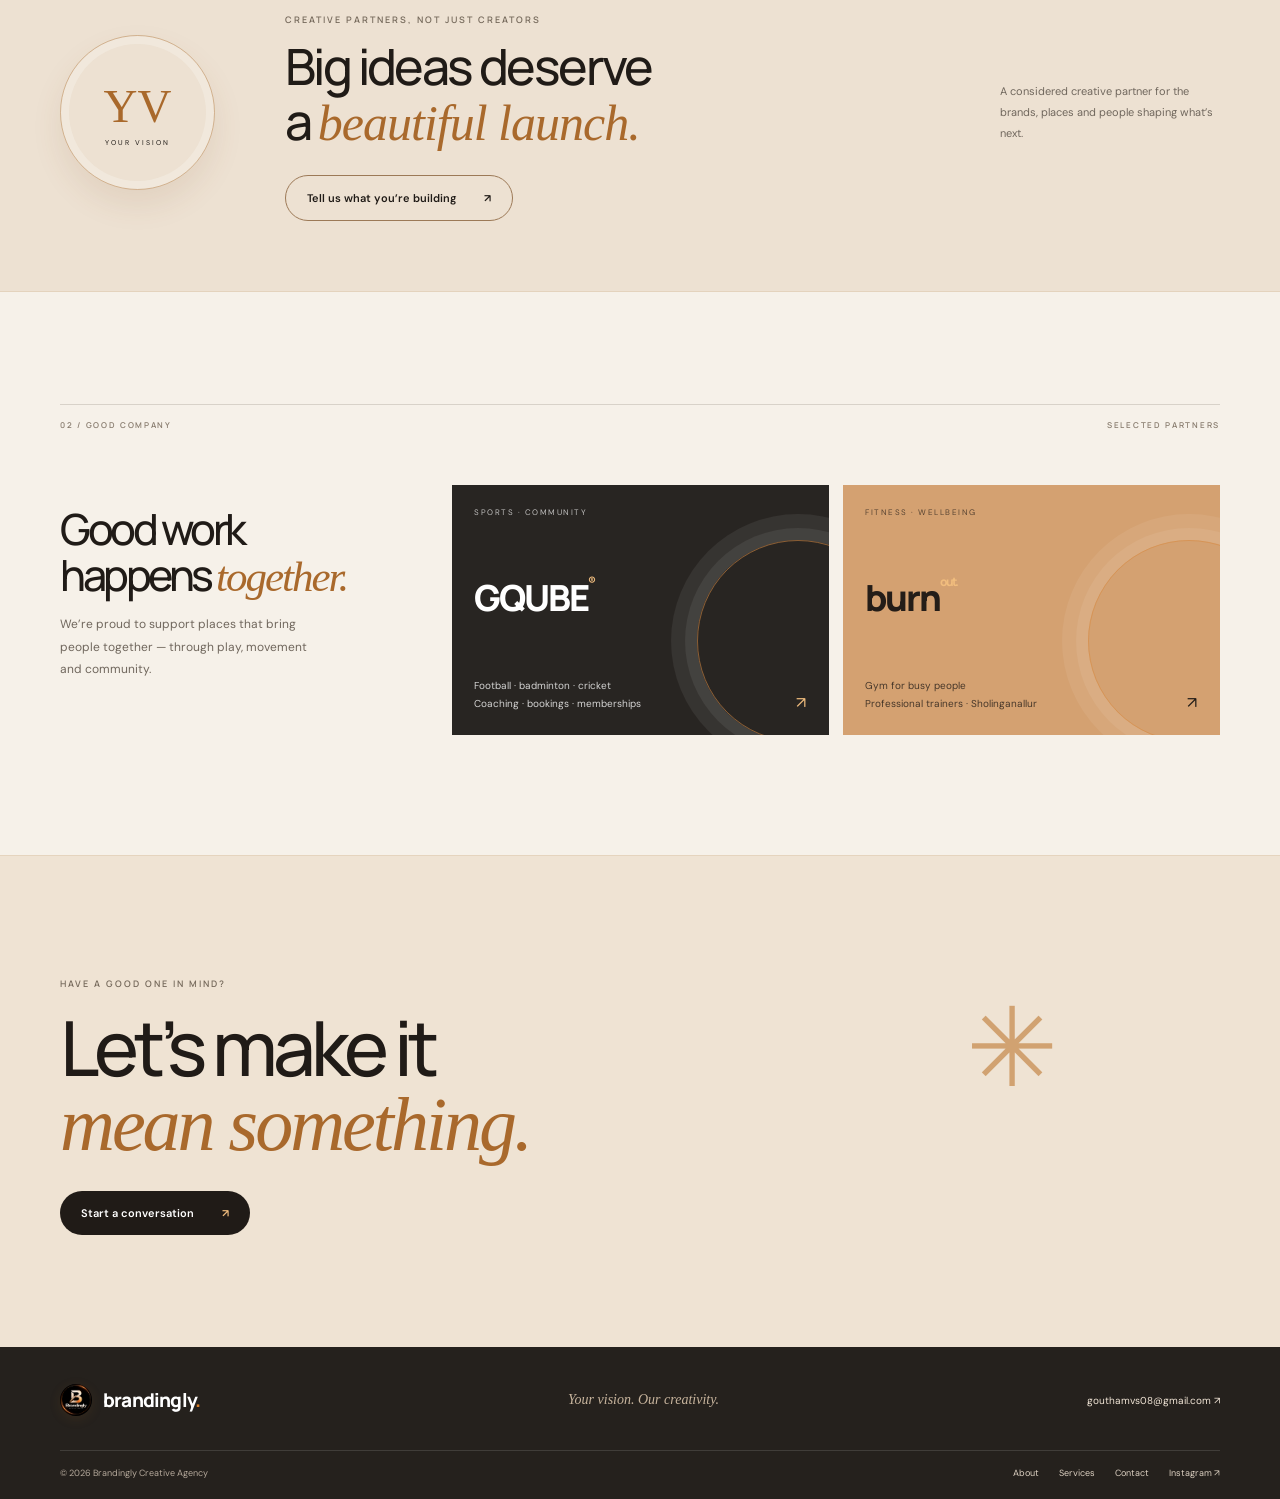
==== commit 30fbb839: "changes new" ====
--- a/index.html
+++ b/index.html
@@ -17,7 +17,7 @@
     <section class="ticker" aria-label="Our focus"><div class="ticker-track"><span>CONTENT</span><b>✳</b><span>GROWTH</span><b>✳</b><span>BRANDING</span><b>✳</b><span>STORIES THAT STICK</span><b>✳</b><span>CONTENT</span><b>✳</b><span>GROWTH</span><b>✳</b><span>BRANDING</span><b>✳</b></div></section>
     <section class="section page-wrap intro-section"><div class="section-label reveal"><span>01 / THE BRANDINGLY WAY</span><span>CREATIVE, WITH PURPOSE</span></div><div class="intro-grid"><h2 class="reveal">Made to make<br><em>you stand out.</em></h2><div class="intro-text reveal"><p>Every brand has something worth saying. We help you find the words, shape the look, and show up consistently — so the right people notice.</p><a class="circle-link" href="what-we-do.html" aria-label="Discover what we do">↗</a></div></div><div class="value-cards"><article class="value-card tilt-card reveal"><span class="card-number">01</span><div class="value-icon">◉</div><h3>See the whole picture</h3><p>Good creative starts with listening. We get to know your goals before we start making.</p><a href="who-we-are.html" aria-label="Meet Brandingly">↗</a></article><article class="value-card tilt-card reveal"><span class="card-number">02</span><div class="value-icon">✳</div><h3>Make it matter</h3><p>Distinctive identities and thoughtful content that feel like you, not everyone else.</p><a href="what-we-do.html" aria-label="Explore our approach">↗</a></article><article class="value-card tilt-card reveal"><span class="card-number">03</span><div class="value-icon">↗</div><h3>Grow with intent</h3><p>Strategy and storytelling designed to build real connection over time.</p><a href="services.html" aria-label="View our services">↗</a></article></div></section>
     <section class="feature-band"><div class="page-wrap feature-inner"><div class="feature-stamp reveal"><span>YV</span><small>YOUR VISION</small></div><div class="feature-copy reveal"><p class="eyebrow">CREATIVE PARTNERS, NOT JUST CREATORS</p><h2>Big ideas deserve<br>a <em>beautiful launch.</em></h2><a class="button button-light" href="contact.html">Tell us what you’re building <span>↗</span></a></div><div class="feature-side reveal">A considered creative partner for the brands, places and people shaping what’s next.</div></div></section>
-    <section class="section page-wrap clients-section"><div class="section-label reveal"><span>02 / GOOD COMPANY</span><span>SELECTED PARTNERS</span></div><div class="client-row"><div class="client-heading reveal"><h2>Good work<br>happens <em>together.</em></h2><p>We’re proud to support places that bring people together — through play, movement and community.</p></div><a class="client-card tilt-card reveal" href="services.html#projects"><span class="client-kicker">SPORTS · COMMUNITY</span><span class="client-name">GQUBE<span>®</span></span><span class="client-desc">Sports Arena<br>Kovilambakkam, Chennai</span><span class="client-arrow">↗</span></a><a class="client-card client-card-warm tilt-card reveal" href="services.html#projects"><span class="client-kicker">FITNESS · WELLBEING</span><span class="client-name">burn<span>out.</span></span><span class="client-desc">Unisex Fitness Studio<br>Sholinganallur, Chennai</span><span class="client-arrow">↗</span></a></div></section>
+    <section class="section page-wrap clients-section"><div class="section-label reveal"><span>02 / GOOD COMPANY</span><span>SELECTED PARTNERS</span></div><div class="client-row"><div class="client-heading reveal"><h2>Good work<br>happens <em>together.</em></h2><p>We’re proud to support places that bring people together — through play, movement and community.</p></div><a class="client-card tilt-card reveal" href="services.html#projects"><span class="client-kicker">SPORTS · COMMUNITY</span><span class="client-name">GQUBE<span>®</span></span><span class="client-desc">Football · badminton · cricket<br>Coaching · bookings · memberships</span><span class="client-arrow">↗</span></a><a class="client-card client-card-warm tilt-card reveal" href="services.html#projects"><span class="client-kicker">FITNESS · WELLBEING</span><span class="client-name">burn<span>out.</span></span><span class="client-desc">Gym for busy people<br>Professional trainers · Sholinganallur</span><span class="client-arrow">↗</span></a></div></section>
     <section class="closing-cta"><div class="page-wrap closing-inner reveal"><p class="eyebrow">HAVE A GOOD ONE IN MIND?</p><h2>Let’s make it<br><em>mean something.</em></h2><a class="button button-dark" href="contact.html">Start a conversation <span>↗</span></a><div class="closing-spark">✳</div></div></section>
   </main>
   <footer class="site-footer"><div class="page-wrap footer-top"><a class="wordmark footer-wordmark" href="index.html"><img src="assets/brandingly-logo.png" alt=""><span>brandingly<span class="wordmark-dot">.</span></span></a><p>Your vision. Our creativity.</p><a href="mailto:gouthamvs08@gmail.com">gouthamvs08@gmail.com ↗</a></div><div class="page-wrap footer-bottom"><span>© <span data-year></span> Brandingly Creative Agency</span><div><a href="who-we-are.html">About</a><a href="services.html">Services</a><a href="contact.html">Contact</a><a href="https://www.instagram.com/urs_brandingly/" target="_blank" rel="noreferrer">Instagram ↗</a></div></div></footer><script src="script.js"></script>
--- a/styles.css
+++ b/styles.css
@@ -3,3 +3,61 @@
 /* Inner pages */
 .subhero{min-height:520px;padding-top:91px;padding-bottom:86px;position:relative;overflow:hidden}.subhero h1{font-size:clamp(62px,8vw,99px);margin-top:25px}.subhero-intro{max-width:460px;color:#6e655b;font-size:14px;line-height:1.9}.subhero-mark{position:absolute;right:8%;top:112px;width:220px;height:220px;border-radius:50%;overflow:hidden;box-shadow:0 25px 60px #56391e26,0 0 0 10px #fff7,0 0 0 11px #be8b584a;transform:rotateY(-12deg) rotateX(5deg)}.subhero-mark img{width:100%;height:100%;object-fit:cover}.story-section{padding-top:30px}.story-grid{display:grid;grid-template-columns:1fr 1fr;gap:120px;padding:66px 0}.story-lead{font:500 clamp(34px,4.3vw,55px)/1.15 var(--display);letter-spacing:-2.8px;margin:0}.story-lead em{letter-spacing:-1px}.story-body p{font-size:13px;line-height:1.95;color:#6d655b;margin:0 0 17px}.story-body .text-link{display:inline-block;margin-top:9px}.manifesto{min-height:190px;background:#29231e;color:#f6eee2;display:flex;align-items:center;padding:31px 65px;gap:30px;position:relative;overflow:hidden}.manifesto:after{content:'';position:absolute;width:320px;height:320px;border:1px solid #d4874260;border-radius:50%;right:11%;top:-63px;box-shadow:0 0 0 12px #fff1,0 0 0 25px #fff1}.manifesto-mark{font:italic 85px var(--serif);color:#e3b680;z-index:1}.manifesto-mark span{color:#fff}.manifesto p{font:500 32px/1.12 var(--display);letter-spacing:-1.5px;z-index:1}.manifesto p em{color:#e3b680}.manifesto>span{font-size:8px;letter-spacing:1.5px;color:#c8b9a7;align-self:flex-end;margin-bottom:29px;z-index:1}.values-section{background:#eee4d7a8}.belief-grid{display:grid;grid-template-columns:repeat(3,1fr);gap:34px;margin-top:50px}.belief{border-top:1px solid #c6ad91;padding-top:17px}.belief>span{font-size:9px;color:#a16a35}.belief h3{font:600 17px var(--display);letter-spacing:-.5px;margin:25px 0 8px}.belief p{font-size:11px;line-height:1.8;color:#776d62;max-width:220px}.subhero-mark-type{border:1px solid #c3905d;background:#f3e7d6;width:190px;height:190px;display:flex;align-items:center;justify-content:center;flex-direction:column;text-align:center;font:500 74px var(--serif);color:#ad7137;box-shadow:inset 0 0 0 8px #fff8,0 22px 55px #553a1d1c}.subhero-mark-type span{font:600 10px var(--display);letter-spacing:2px;line-height:1.6}.subhero-mark-type>span{font:600 10px var(--display)}.subhero-mark-type>small{font:600 8px var(--display);letter-spacing:2px;color:#706356}.process-section{padding-top:28px}.process-list{margin-top:39px}.process-row{display:grid;grid-template-columns:70px 1fr 55px;gap:20px;align-items:center;padding:29px 0;border-bottom:1px solid var(--line)}.process-num{font:500 11px var(--display);color:#a36c37}.process-row h2{font:500 33px var(--display);letter-spacing:-1.6px;margin:0}.process-row h2 em{font-size:35px}.process-row p{max-width:560px;color:#71685e;font-size:12px;line-height:1.8;margin:9px 0 0}.process-glyph{justify-self:end;font-size:27px;color:#bb7b3e}.process-section+.feature-band{margin-top:0}.services-section{padding-top:30px}.services-grid{display:grid;grid-template-columns:repeat(2,1fr);gap:16px;margin-top:43px}.service-card{min-height:267px;padding:24px 27px;background:#fffaf2b8;border:1px solid #fffdf6;position:relative;transform:perspective(800px) rotateX(var(--tilt-x,0deg)) rotateY(var(--tilt-y,0deg));transition:transform .25s,box-shadow .25s}.service-icon{display:block;font-size:27px;color:var(--orange);margin-top:22px}.service-card h2{font:600 23px var(--display);letter-spacing:-1px;margin:13px 0 9px}.service-card p{max-width:410px;font-size:11px;line-height:1.8;color:#746a60;margin:0 0 15px}.service-card>a{font-size:10px;text-decoration:none;color:var(--ink);font-weight:600}.service-card>a span{color:var(--orange);margin-left:8px}.projects-section{padding:92px 0;background:#ece1d2a3;border-block:1px solid #c9a98442}.projects-heading{display:flex;align-items:end;justify-content:space-between;padding:39px 0 32px}.projects-heading h2{font-size:51px}.projects-heading p{max-width:275px;font-size:12px;line-height:1.8;color:#70675d}.project-feature{padding:27px 34px 29px;margin-top:17px;color:white;position:relative;overflow:hidden;min-height:300px;background:linear-gradient(120deg,#232627,#373b3a 70%,#554333)}.project-feature:before{content:'';position:absolute;width:300px;height:300px;border:1px solid #e79b4d8a;border-radius:50%;right:7%;top:26px;box-shadow:0 0 0 15px #fff1,0 0 0 32px #fff1;transform:scaleX(1.25)}.project-fitness{background:linear-gradient(120deg,#b97a4a,#ce9c6e 75%,#7b5842)}.project-fitness:before{border-color:#fff8}.project-top,.project-bottom{display:flex;align-items:start;justify-content:space-between;position:relative;z-index:1}.project-top span{font-size:8px;letter-spacing:1.5px;opacity:.75}.project-word{font:800 clamp(55px,9vw,103px)/1 var(--display);letter-spacing:-7px;margin:51px 0 38px;position:relative;z-index:1}.project-word>span{font-size:20px;vertical-align:top;letter-spacing:0}.project-bottom{align-items:end}.project-bottom>div{max-width:520px}.project-bottom h3{font:600 16px var(--display);margin:0 0 6px}.project-bottom p{font-size:10px;line-height:1.8;max-width:480px;margin:0;color:#eee3d5}.project-link{display:inline-flex;align-items:center;gap:19px;padding:12px 17px;border:1px solid #ffffff6b;border-radius:999px;color:white;text-decoration:none;white-space:nowrap;font-size:9px}.project-link:hover{background:#ffffff1c}.project-word-burn{letter-spacing:-5px}.project-word-burn span{font-family:var(--serif);font-style:italic;font-weight:400}.project-note{font-size:9px;line-height:1.7;color:#7e7264;margin-top:17px}.contact-hero{min-height:442px;padding-bottom:46px}.contact-hero h1{font-size:clamp(56px,7vw,87px)}.contact-section{padding-top:38px;padding-bottom:120px;display:grid;grid-template-columns:.72fr 1.28fr;gap:84px}.contact-details{position:relative;overflow:hidden}.contact-label{font-size:8px;letter-spacing:1.7px;color:#8a7d6e}.contact-details h2{font:500 40px/1.13 var(--display);letter-spacing:-2px;margin:23px 0 14px}.contact-details h2 em{letter-spacing:-1px}.contact-details>p{font-size:12px;line-height:1.8;color:#766d63;max-width:275px}.contact-email{display:inline-block;color:var(--ink);font-size:12px;font-weight:600;text-decoration:none;border-bottom:1px solid var(--line);padding:13px 0}.contact-email span{color:var(--orange);margin-left:12px}.contact-social{display:block;font-size:10px;color:#756b60;text-decoration:none;margin-top:17px}.contact-orbit{position:absolute;bottom:-54px;left:0;color:#bc7d3e;font-size:48px;opacity:.65}.contact-form{background:#fffaf2b8;border:1px solid #fffdf6;padding:30px;box-shadow:0 15px 45px #5739130c}.form-row{display:grid;grid-template-columns:1fr 1fr;gap:17px}.contact-form label{display:block;font-size:10px;font-weight:600;color:#534b43;margin-bottom:18px}.contact-form input,.contact-form textarea,.contact-form select{display:block;width:100%;margin-top:9px;border:1px solid #dcd1c3;background:#fcfaf6;padding:13px 14px;border-radius:2px;font:400 11px var(--sans);color:var(--ink);outline:none}.contact-form input:focus,.contact-form textarea:focus,.contact-form select:focus{border-color:#bf854d;box-shadow:0 0 0 3px #dba36824}.contact-form input::placeholder,.contact-form textarea::placeholder{color:#a79c90}.contact-form textarea{resize:vertical}.contact-form .form-submit{border:0;cursor:pointer}.form-note{font-size:9px;line-height:1.6;color:#877d72;margin:13px 0 0}.honeypot{position:absolute!important;left:-9999px!important;opacity:0}.form-row+label{margin-top:2px}
 @media(max-width:850px){.page-wrap{width:calc(100% - 52px)}.site-header{width:calc(100% - 44px)}.main-nav{gap:18px}.main-nav a{font-size:11px}.hero{min-height:570px;padding-top:58px}.hero-art{transform:scale(.86)}.hero h1{font-size:75px}.intro-grid{gap:45px}.feature-inner{grid-template-columns:130px 1fr 160px;gap:24px}.feature-stamp{width:125px;height:125px}.feature-stamp span{font-size:38px}.client-row{grid-template-columns:1fr 1fr}.client-heading{grid-column:1/-1}.client-heading h2 br{display:none}.client-heading p{max-width:460px}.subhero-mark{right:3%;width:180px;height:180px}.subhero-mark-type{width:165px;height:165px}.story-grid{gap:60px}.contact-section{gap:45px}}@media(max-width:620px){html{scroll-padding-top:72px}.page-wrap{width:calc(100% - 38px)}.site-header{width:calc(100% - 34px);height:70px}.wordmark{font-size:17px}.wordmark img{width:34px;height:34px}.menu-toggle{display:flex;position:relative;z-index:7;width:42px;height:42px;border:1px solid var(--line);background:#fff9;border-radius:50%;align-items:center;justify-content:center;flex-direction:column;gap:5px}.menu-toggle span{width:15px;height:1px;background:var(--ink);transition:transform .2s}.menu-toggle[aria-expanded=true] span:first-child{transform:translateY(3px) rotate(45deg)}.menu-toggle[aria-expanded=true] span:last-child{transform:translateY(-3px) rotate(-45deg)}.main-nav{display:none;position:absolute;top:69px;left:-17px;right:-17px;background:#f7f2eaf5;padding:17px 20px 22px;border-bottom:1px solid var(--line);box-shadow:0 20px 30px #4d352016;align-items:stretch;gap:0;flex-direction:column}.main-nav.is-open{display:flex}.main-nav a{font-size:13px;padding:13px 8px;border-bottom:1px solid #4d352014}.main-nav .nav-cta{margin-top:12px;padding:14px 18px;text-align:center;border:0}.hero{display:flex;flex-direction:column;align-items:stretch;min-height:0;padding-top:56px;padding-bottom:59px}.hero-copy{padding-bottom:0}.eyebrow{font-size:8px;letter-spacing:1.6px}.hero h1,.subhero h1{font-size:clamp(58px,15vw,81px);letter-spacing:-5px;margin:24px 0 16px}.hero-intro{font-size:13px;max-width:420px}.hero-actions{gap:16px;margin-top:24px}.button{padding:14px 17px;gap:18px;font-size:10px}.text-link{font-size:10px}.hero-art{height:305px;transform:none;margin-top:13px}.orbit-one{width:315px;height:315px}.orbit-two{width:258px;height:258px}.art-disc{width:220px;box-shadow:0 20px 42px #3c251f30,0 0 0 9px #fff9,0 0 0 10px #bd8a5560}.note-top{top:30px;right:0;padding:10px 12px;font-size:9px}.note-bottom{bottom:31px;left:0;padding:10px 12px;font-size:8px}.star-one{left:3px;top:68px}.star-two{right:3px;bottom:79px}.hero-index{bottom:16px}.ticker-track{padding:14px 0;gap:24px}.ticker-track span{font-size:9px}.section{padding-top:74px;padding-bottom:77px}.section-label{font-size:7px;letter-spacing:1px}.intro-grid{grid-template-columns:1fr;gap:15px;padding-top:36px}.intro-grid h2,.client-heading h2,.projects-heading h2{font-size:45px;letter-spacing:-2.7px}.intro-text{max-width:100%}.intro-text p{font-size:12px}.circle-link{width:40px;height:40px;margin-top:12px}.value-cards{grid-template-columns:1fr;gap:12px;margin-top:34px}.value-card{min-height:195px;padding:21px}.value-icon{margin-top:12px}.value-card h3{font-size:16px}.value-card p{font-size:11px}.feature-band{padding:48px 0}.feature-inner{grid-template-columns:75px 1fr;gap:16px}.feature-stamp{width:73px;height:73px;box-shadow:inset 0 0 0 5px #f6f1e970,0 10px 20px #8053271a}.feature-stamp span{font-size:25px}.feature-stamp small{font-size:5px;letter-spacing:1px}.feature-copy h2{font-size:34px;letter-spacing:-1.8px}.feature-side{grid-column:2;font-size:10px;margin-top:-8px}.button-light{padding:12px 15px}.clients-section{padding-bottom:78px}.client-row{grid-template-columns:1fr 1fr;gap:10px;margin-top:28px}.client-heading{grid-column:1/-1;padding:0}.client-heading h2{font-size:39px}.client-card{min-height:205px;padding:16px}.client-card:before{width:130px;height:130px;right:-58px;top:55px}.client-name{font-size:27px;letter-spacing:-1px}.client-desc{font-size:8px}.client-kicker{font-size:6px;letter-spacing:1px}.closing-cta{padding:75px 0}.closing-inner h2{font-size:55px;letter-spacing:-3.6px}.closing-inner h2 em{letter-spacing:-2px}.closing-spark{font-size:69px;right:5%;top:23px}.footer-top{display:grid;grid-template-columns:1fr auto;gap:9px;padding-bottom:20px}.footer-top>p{grid-column:1;grid-row:2;margin:0;font-size:12px}.footer-top>a:last-child{grid-column:2;grid-row:1/3;font-size:9px}.footer-bottom{align-items:flex-start;gap:13px;flex-direction:column;font-size:8px}.footer-bottom div{gap:15px;flex-wrap:wrap}.subhero{min-height:0;padding-top:61px;padding-bottom:61px}.subhero h1{font-size:clamp(58px,14vw,78px)}.subhero-intro{max-width:calc(100% - 10px);font-size:12px}.subhero-mark{position:relative;top:auto;right:auto;width:118px;height:118px;margin:38px 5px 0 auto;box-shadow:0 15px 35px #56391e26,0 0 0 7px #fff7,0 0 0 8px #be8b584a}.subhero-mark-type{width:113px;height:113px;font-size:49px;box-shadow:inset 0 0 0 5px #fff8,0 15px 35px #553a1d1c}.subhero-mark-type span{font-size:7px}.subhero-mark-type>small{font-size:6px}.story-section{padding-top:24px}.story-grid{grid-template-columns:1fr;gap:24px;padding:37px 0}.story-lead{font-size:37px;letter-spacing:-1.8px}.story-body p{font-size:12px}.manifesto{min-height:145px;padding:22px;gap:15px}.manifesto-mark{font-size:59px}.manifesto p{font-size:24px;letter-spacing:-1px}.manifesto>span{font-size:6px;letter-spacing:1px;margin-bottom:22px;max-width:63px}.manifesto:after{right:-22%;width:220px;height:220px;top:-35px}.belief-grid{grid-template-columns:1fr;gap:20px;margin-top:31px}.belief h3{margin:14px 0 6px}.belief p{max-width:100%;margin-bottom:0}.values-section{padding-top:66px;padding-bottom:68px}.process-section,.services-section{padding-top:24px}.process-list{margin-top:24px}.process-row{grid-template-columns:34px 1fr 25px;gap:10px;padding:22px 0}.process-row h2{font-size:25px;letter-spacing:-1px}.process-row h2 em{font-size:26px}.process-row p{font-size:10px;line-height:1.7}.process-glyph{font-size:21px}.process-num{font-size:9px}.services-grid{grid-template-columns:1fr;gap:11px;margin-top:27px}.service-card{min-height:233px;padding:21px}.service-card h2{font-size:21px}.service-card p{font-size:10px}.projects-section{padding:66px 0}.projects-heading{display:block;padding:28px 0 17px}.projects-heading h2{font-size:43px}.projects-heading p{max-width:100%;font-size:11px}.project-feature{padding:19px 18px 20px;min-height:310px}.project-top span{font-size:6px;letter-spacing:1px}.project-word{font-size:58px;letter-spacing:-4px;margin:63px 0 51px}.project-fitness .project-word{font-size:61px}.project-bottom{display:block}.project-bottom h3{font-size:14px}.project-bottom p{font-size:9px}.project-link{margin-top:15px;padding:10px 13px;font-size:8px}.project-feature:before{width:190px;height:190px;right:-6%;top:63px}.project-note{font-size:8px}.contact-hero{min-height:0;padding-bottom:25px}.contact-hero h1{font-size:clamp(48px,12.5vw,69px);letter-spacing:-4px}.contact-section{grid-template-columns:1fr;gap:35px;padding-top:22px;padding-bottom:78px}.contact-details h2{font-size:36px;margin-top:17px}.contact-details>p{font-size:11px}.contact-orbit{bottom:-25px;left:auto;right:12px}.contact-form{padding:20px 17px}.form-row{grid-template-columns:1fr;gap:0}.contact-form label{font-size:9px;margin-bottom:15px}.contact-form input,.contact-form textarea,.contact-form select{font-size:11px;padding:12px}.form-note{font-size:8px}}@media(prefers-reduced-motion:reduce){*,*:before,*:after{scroll-behavior:auto!important;animation-duration:.01ms!important;animation-iteration-count:1!important;transition-duration:.01ms!important}.reveal{opacity:1;transform:none}}
+/* Mobile spacing and contact details */
+.project-phone{display:inline-block;margin-top:8px;color:#f2c28a;text-decoration:none;font-size:10px;font-weight:600}
+@media(max-width:620px){
+  .section{padding-top:54px;padding-bottom:56px}
+  .hero{padding-top:43px;padding-bottom:46px}
+  .hero-art{height:276px;margin-top:3px}
+  .subhero{padding-top:47px;padding-bottom:32px}
+  .subhero h1{font-size:clamp(45px,12vw,63px);line-height:1.02;letter-spacing:-3.2px;margin:20px 0 13px}
+  .subhero h1 em{letter-spacing:-2.4px}
+  .subhero-intro{font-size:12px;line-height:1.7}
+  .subhero-mark{width:88px;height:88px;margin:20px 5px 0 auto;box-shadow:0 10px 24px #56391e20,0 0 0 5px #fff7,0 0 0 6px #be8b584a}
+  .subhero-mark-type{width:86px;height:86px;font-size:38px}
+  .subhero-mark-type span{font-size:6px}
+  .subhero-mark-type>small{font-size:5px;letter-spacing:1.3px}
+  .story-section,.process-section,.services-section{padding-top:10px}
+  .story-grid{gap:17px;padding:27px 0}
+  .story-lead{font-size:32px}
+  .manifesto{min-height:125px}
+  .values-section{padding-top:47px;padding-bottom:49px}
+  .belief-grid{margin-top:24px;gap:15px}
+  .belief h3{margin-top:11px}
+  .process-list{margin-top:17px}
+  .process-row{padding:18px 0}
+  .services-grid{margin-top:20px}
+  .projects-section{padding:48px 0}
+  .projects-heading{padding:22px 0 14px}
+  .project-feature{min-height:0;padding:17px 16px 18px;margin-top:12px}
+  .project-top{gap:8px}
+  .project-top span{max-width:48%;line-height:1.5}
+  .project-top span:last-child{text-align:right}
+  .project-word{font-size:52px;margin:43px 0 27px}
+  .project-fitness .project-word{font-size:52px}
+  .project-bottom{display:grid;gap:12px}
+  .project-bottom h3{font-size:14px}
+  .project-bottom p{font-size:10px;line-height:1.65}
+  .project-link{justify-self:start;margin-top:0;max-width:100%;white-space:normal;font-size:9px;padding:10px 12px}
+  .project-note{font-size:9px;line-height:1.6;margin-top:12px}
+  .clients-section{padding-bottom:55px}
+  .client-row{margin-top:22px}
+  .closing-cta{padding:55px 0}
+  .closing-inner h2{font-size:clamp(42px,11vw,52px);line-height:1.02}
+  .closing-spark{font-size:53px;right:2%;top:30px}
+  .contact-section{padding-top:14px;padding-bottom:56px;gap:25px}
+  .contact-form{padding:18px 15px}
+  .footer-bottom div{row-gap:10px}
+}
+@media(max-width:390px){
+  .page-wrap{width:calc(100% - 32px)}
+  .section-label{gap:12px}
+  .section-label span:last-child{text-align:right}
+  .hero h1{font-size:clamp(52px,14vw,62px);letter-spacing:-4px}
+  .hero-actions{gap:12px}
+  .hero-actions .button{gap:12px;padding-inline:14px}
+  .subhero h1{font-size:clamp(43px,11.5vw,50px);letter-spacing:-2.8px}
+  .project-word,.project-fitness .project-word{font-size:47px}
+  .project-top span{font-size:6px}
+  .client-card{min-height:190px}
+}
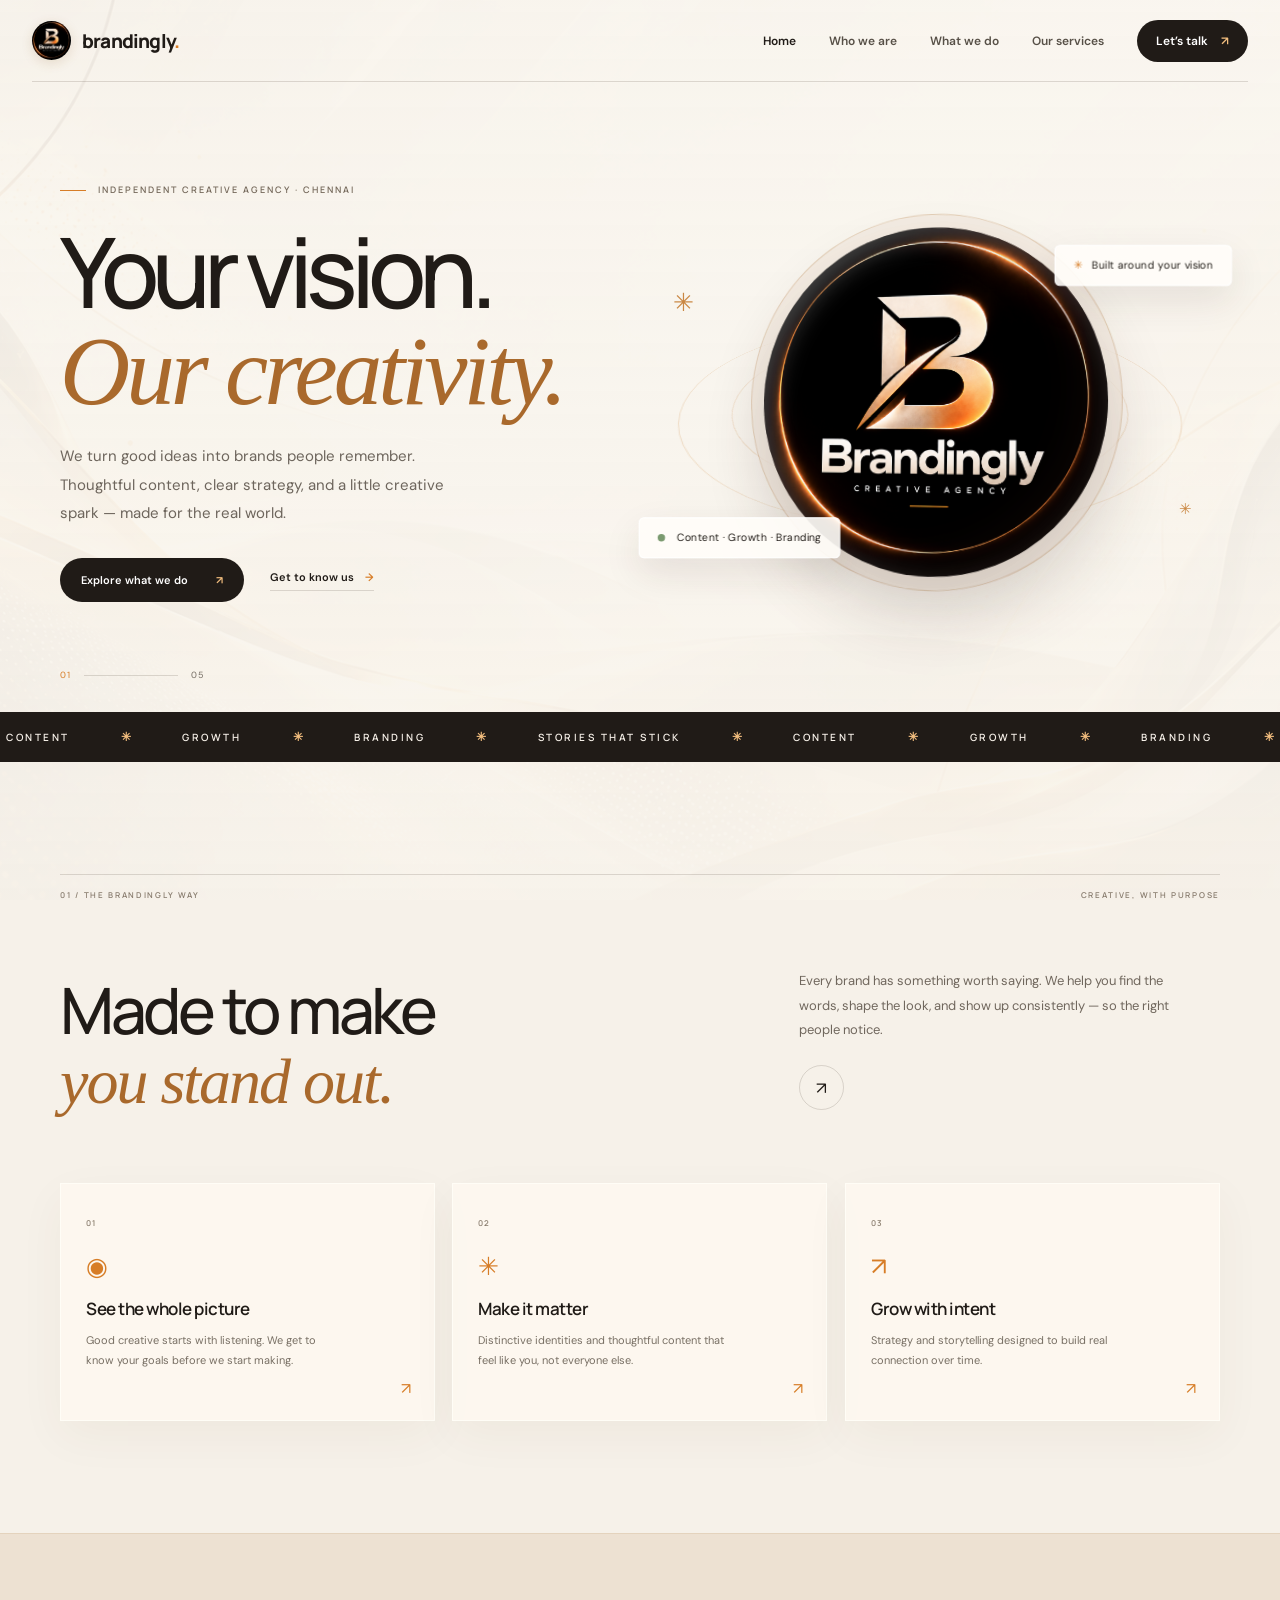
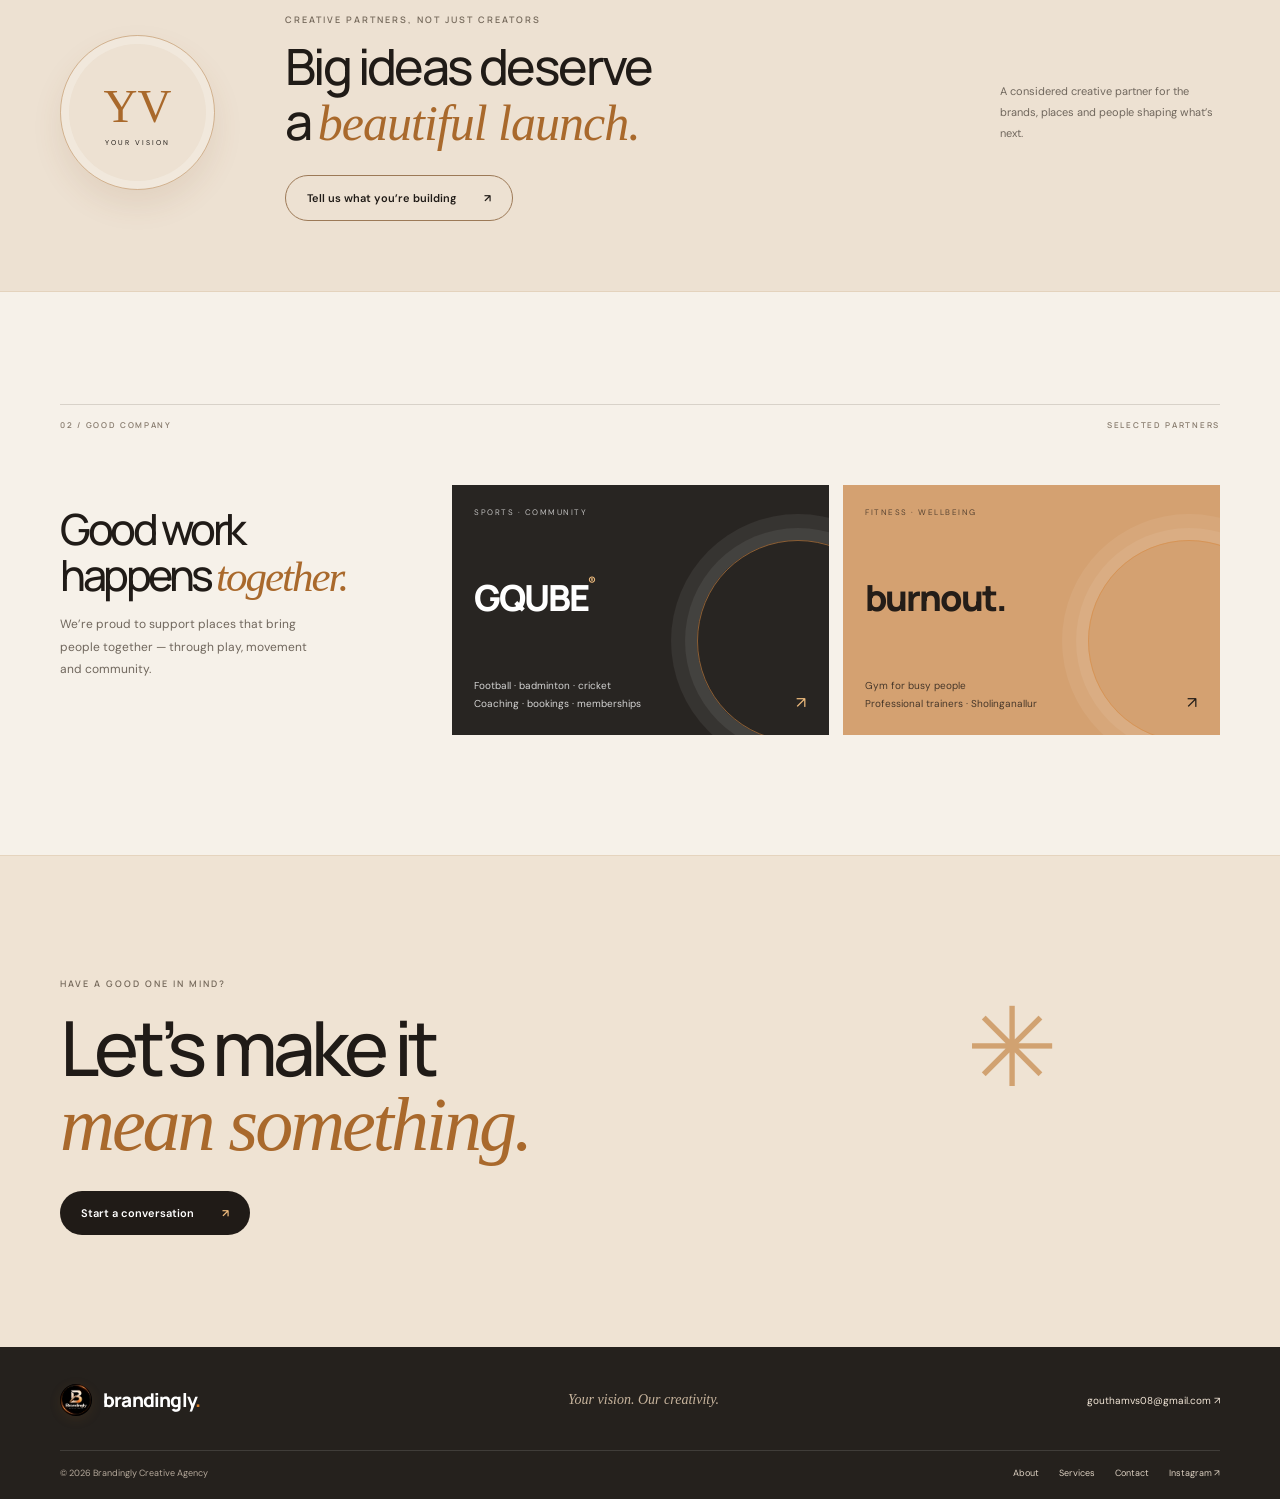
==== commit d1bcbbbf: "changes new 1" ====
--- a/index.html
+++ b/index.html
@@ -17,7 +17,7 @@
     <section class="ticker" aria-label="Our focus"><div class="ticker-track"><span>CONTENT</span><b>✳</b><span>GROWTH</span><b>✳</b><span>BRANDING</span><b>✳</b><span>STORIES THAT STICK</span><b>✳</b><span>CONTENT</span><b>✳</b><span>GROWTH</span><b>✳</b><span>BRANDING</span><b>✳</b></div></section>
     <section class="section page-wrap intro-section"><div class="section-label reveal"><span>01 / THE BRANDINGLY WAY</span><span>CREATIVE, WITH PURPOSE</span></div><div class="intro-grid"><h2 class="reveal">Made to make<br><em>you stand out.</em></h2><div class="intro-text reveal"><p>Every brand has something worth saying. We help you find the words, shape the look, and show up consistently — so the right people notice.</p><a class="circle-link" href="what-we-do.html" aria-label="Discover what we do">↗</a></div></div><div class="value-cards"><article class="value-card tilt-card reveal"><span class="card-number">01</span><div class="value-icon">◉</div><h3>See the whole picture</h3><p>Good creative starts with listening. We get to know your goals before we start making.</p><a href="who-we-are.html" aria-label="Meet Brandingly">↗</a></article><article class="value-card tilt-card reveal"><span class="card-number">02</span><div class="value-icon">✳</div><h3>Make it matter</h3><p>Distinctive identities and thoughtful content that feel like you, not everyone else.</p><a href="what-we-do.html" aria-label="Explore our approach">↗</a></article><article class="value-card tilt-card reveal"><span class="card-number">03</span><div class="value-icon">↗</div><h3>Grow with intent</h3><p>Strategy and storytelling designed to build real connection over time.</p><a href="services.html" aria-label="View our services">↗</a></article></div></section>
     <section class="feature-band"><div class="page-wrap feature-inner"><div class="feature-stamp reveal"><span>YV</span><small>YOUR VISION</small></div><div class="feature-copy reveal"><p class="eyebrow">CREATIVE PARTNERS, NOT JUST CREATORS</p><h2>Big ideas deserve<br>a <em>beautiful launch.</em></h2><a class="button button-light" href="contact.html">Tell us what you’re building <span>↗</span></a></div><div class="feature-side reveal">A considered creative partner for the brands, places and people shaping what’s next.</div></div></section>
-    <section class="section page-wrap clients-section"><div class="section-label reveal"><span>02 / GOOD COMPANY</span><span>SELECTED PARTNERS</span></div><div class="client-row"><div class="client-heading reveal"><h2>Good work<br>happens <em>together.</em></h2><p>We’re proud to support places that bring people together — through play, movement and community.</p></div><a class="client-card tilt-card reveal" href="services.html#projects"><span class="client-kicker">SPORTS · COMMUNITY</span><span class="client-name">GQUBE<span>®</span></span><span class="client-desc">Football · badminton · cricket<br>Coaching · bookings · memberships</span><span class="client-arrow">↗</span></a><a class="client-card client-card-warm tilt-card reveal" href="services.html#projects"><span class="client-kicker">FITNESS · WELLBEING</span><span class="client-name">burn<span>out.</span></span><span class="client-desc">Gym for busy people<br>Professional trainers · Sholinganallur</span><span class="client-arrow">↗</span></a></div></section>
+    <section class="section page-wrap clients-section"><div class="section-label reveal"><span>02 / GOOD COMPANY</span><span>SELECTED PARTNERS</span></div><div class="client-row"><div class="client-heading reveal"><h2>Good work<br>happens <em>together.</em></h2><p>We’re proud to support places that bring people together — through play, movement and community.</p></div><a class="client-card tilt-card reveal" href="services.html#projects"><span class="client-kicker">SPORTS · COMMUNITY</span><span class="client-name">GQUBE<span>®</span></span><span class="client-desc">Football · badminton · cricket<br>Coaching · bookings · memberships</span><span class="client-arrow">↗</span></a><a class="client-card client-card-warm tilt-card reveal" href="services.html#projects"><span class="client-kicker">FITNESS · WELLBEING</span><span class="client-name">burnout.</span><span class="client-desc">Gym for busy people<br>Professional trainers · Sholinganallur</span><span class="client-arrow">↗</span></a></div></section>
     <section class="closing-cta"><div class="page-wrap closing-inner reveal"><p class="eyebrow">HAVE A GOOD ONE IN MIND?</p><h2>Let’s make it<br><em>mean something.</em></h2><a class="button button-dark" href="contact.html">Start a conversation <span>↗</span></a><div class="closing-spark">✳</div></div></section>
   </main>
   <footer class="site-footer"><div class="page-wrap footer-top"><a class="wordmark footer-wordmark" href="index.html"><img src="assets/brandingly-logo.png" alt=""><span>brandingly<span class="wordmark-dot">.</span></span></a><p>Your vision. Our creativity.</p><a href="mailto:gouthamvs08@gmail.com">gouthamvs08@gmail.com ↗</a></div><div class="page-wrap footer-bottom"><span>© <span data-year></span> Brandingly Creative Agency</span><div><a href="who-we-are.html">About</a><a href="services.html">Services</a><a href="contact.html">Contact</a><a href="https://www.instagram.com/urs_brandingly/" target="_blank" rel="noreferrer">Instagram ↗</a></div></div></footer><script src="script.js"></script>
--- a/styles.css
+++ b/styles.css
@@ -61,3 +61,19 @@
   .project-top span{font-size:6px}
   .client-card{min-height:190px}
 }
+@media(max-width:620px){
+  .subhero{padding-top:24px;padding-bottom:16px}
+  .subhero-mark{display:none}
+  .story-section,.process-section,.services-section{padding-top:0}
+  .story-grid{padding:16px 0;gap:14px}
+  .intro-grid{padding-top:24px}
+  .value-cards{margin-top:22px}
+  .clients-section{padding-top:40px;padding-bottom:38px}
+  .client-name{font-size:27px;letter-spacing:-1px}
+  .client-name>span:last-child{font-size:10px;vertical-align:top}
+  .project-word-burn{letter-spacing:-7px}
+  .project-word-burn>span{font-size:inherit;vertical-align:baseline;font-family:inherit;font-style:normal;font-weight:inherit;letter-spacing:inherit}
+}
+@media(max-width:390px){
+  .project-word-burn{letter-spacing:-5px}
+}
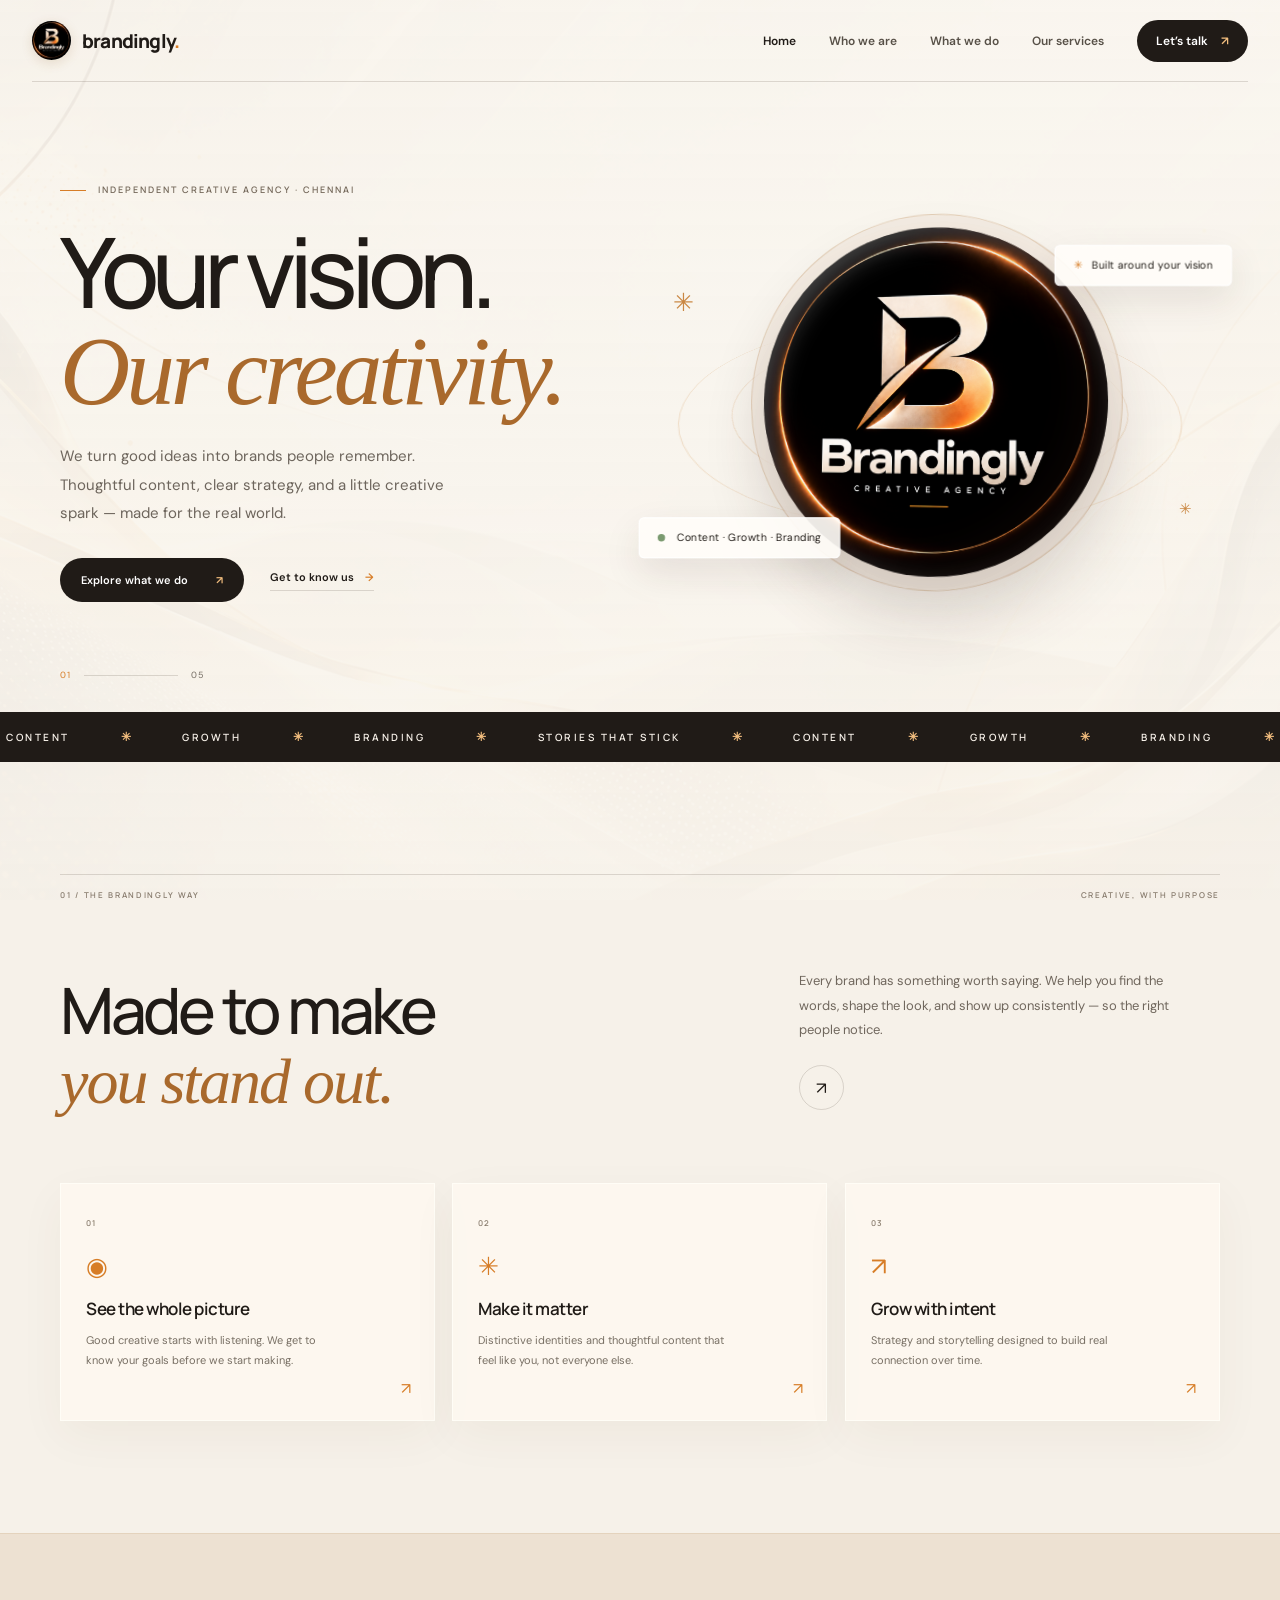
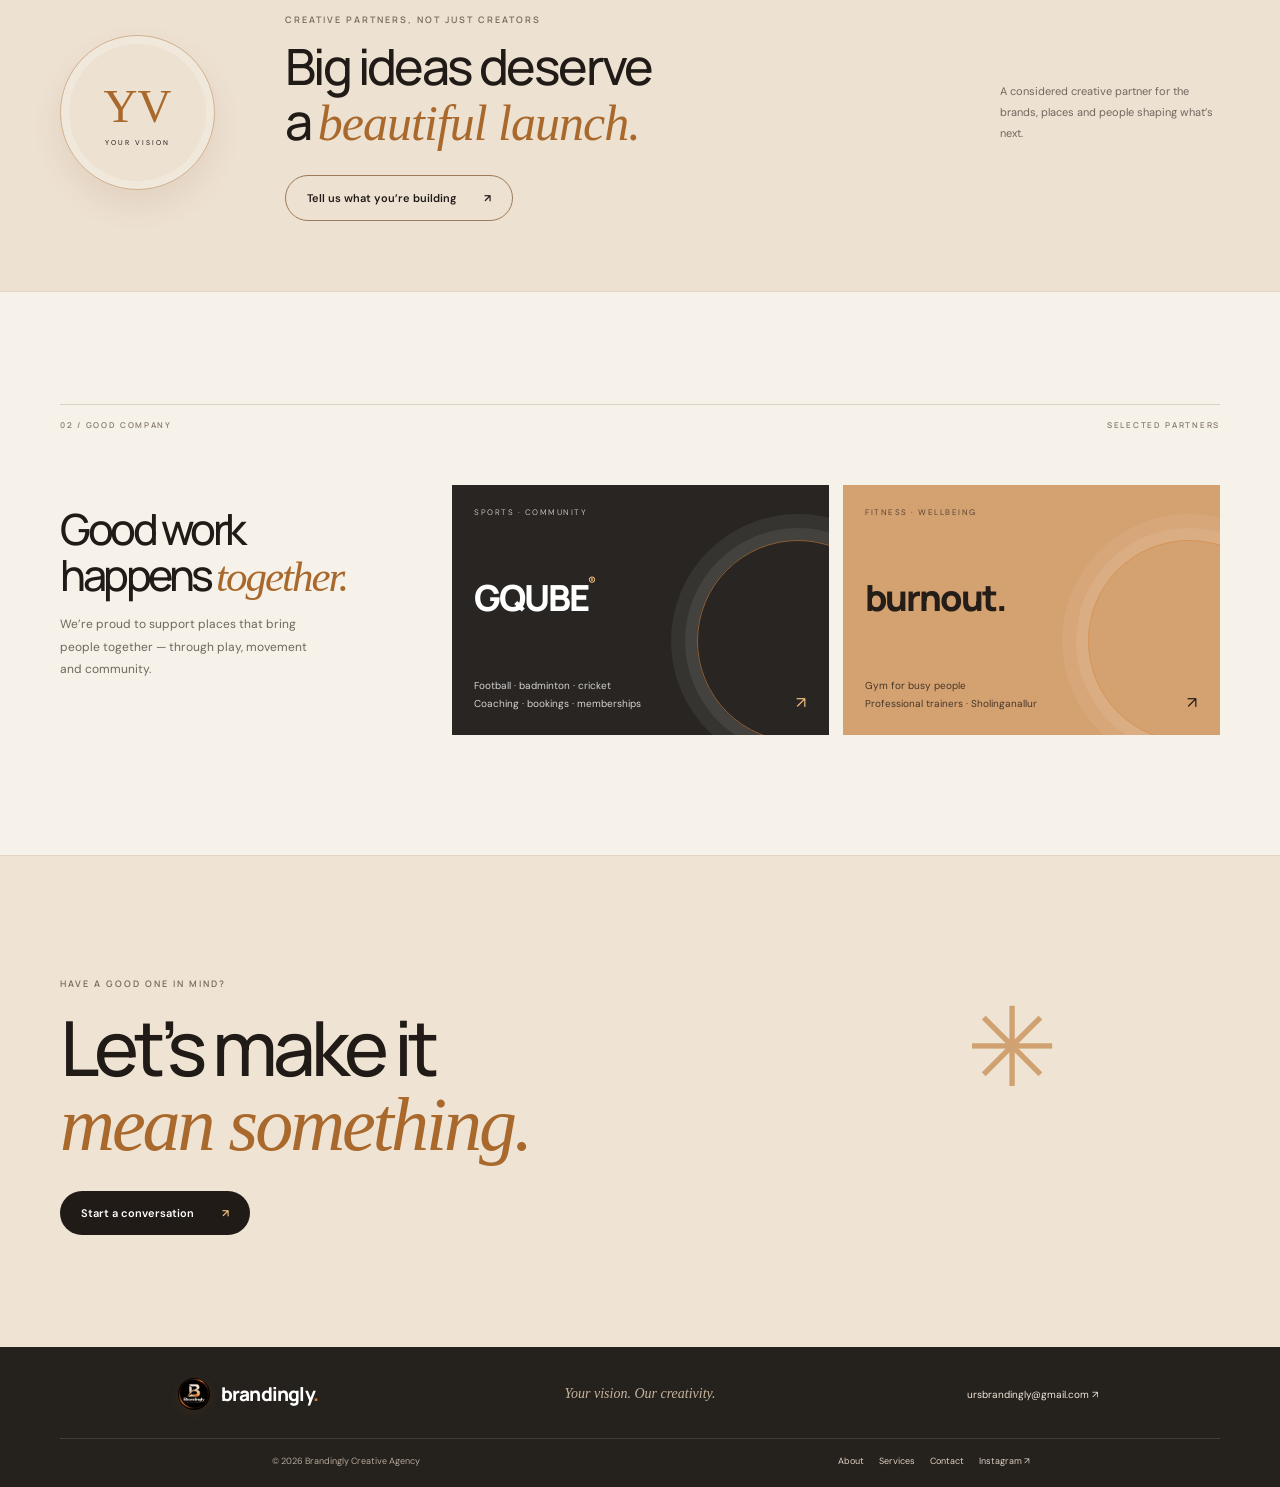
==== commit fa4be061: "changes new 2" ====
--- a/index.html
+++ b/index.html
@@ -20,5 +20,5 @@
     <section class="section page-wrap clients-section"><div class="section-label reveal"><span>02 / GOOD COMPANY</span><span>SELECTED PARTNERS</span></div><div class="client-row"><div class="client-heading reveal"><h2>Good work<br>happens <em>together.</em></h2><p>We’re proud to support places that bring people together — through play, movement and community.</p></div><a class="client-card tilt-card reveal" href="services.html#projects"><span class="client-kicker">SPORTS · COMMUNITY</span><span class="client-name">GQUBE<span>®</span></span><span class="client-desc">Football · badminton · cricket<br>Coaching · bookings · memberships</span><span class="client-arrow">↗</span></a><a class="client-card client-card-warm tilt-card reveal" href="services.html#projects"><span class="client-kicker">FITNESS · WELLBEING</span><span class="client-name">burnout.</span><span class="client-desc">Gym for busy people<br>Professional trainers · Sholinganallur</span><span class="client-arrow">↗</span></a></div></section>
     <section class="closing-cta"><div class="page-wrap closing-inner reveal"><p class="eyebrow">HAVE A GOOD ONE IN MIND?</p><h2>Let’s make it<br><em>mean something.</em></h2><a class="button button-dark" href="contact.html">Start a conversation <span>↗</span></a><div class="closing-spark">✳</div></div></section>
   </main>
-  <footer class="site-footer"><div class="page-wrap footer-top"><a class="wordmark footer-wordmark" href="index.html"><img src="assets/brandingly-logo.png" alt=""><span>brandingly<span class="wordmark-dot">.</span></span></a><p>Your vision. Our creativity.</p><a href="mailto:gouthamvs08@gmail.com">gouthamvs08@gmail.com ↗</a></div><div class="page-wrap footer-bottom"><span>© <span data-year></span> Brandingly Creative Agency</span><div><a href="who-we-are.html">About</a><a href="services.html">Services</a><a href="contact.html">Contact</a><a href="https://www.instagram.com/urs_brandingly/" target="_blank" rel="noreferrer">Instagram ↗</a></div></div></footer><script src="script.js"></script>
+  <footer class="site-footer"><div class="page-wrap footer-top"><a class="wordmark footer-wordmark" href="index.html"><img src="assets/brandingly-logo.png" alt=""><span>brandingly<span class="wordmark-dot">.</span></span></a><p>Your vision. Our creativity.</p><a href="mailto:ursbrandingly@gmail.com">ursbrandingly@gmail.com ↗</a></div><div class="page-wrap footer-bottom"><span>© <span data-year></span> Brandingly Creative Agency</span><div><a href="who-we-are.html">About</a><a href="services.html">Services</a><a href="contact.html">Contact</a><a href="https://www.instagram.com/urs_brandingly/" target="_blank" rel="noreferrer">Instagram ↗</a></div></div></footer><script src="script.js"></script>
 </body></html>
--- a/styles.css
+++ b/styles.css
@@ -77,3 +77,17 @@
 @media(max-width:390px){
   .project-word-burn{letter-spacing:-5px}
 }
+.site-footer{text-align:center}
+.footer-top{display:grid;grid-template-columns:repeat(3,minmax(0,1fr));align-items:center;gap:16px}
+.footer-wordmark,.footer-top>a:last-child{justify-self:center}
+.footer-top>p{margin:0;text-align:center}
+.footer-top>a:last-child{overflow-wrap:anywhere;text-align:center;line-height:1.5}
+.footer-bottom{display:grid;grid-template-columns:1fr 1fr;align-items:center;gap:16px;text-align:center}
+.footer-bottom>span{text-align:center}
+.footer-bottom>div{display:flex;justify-content:center;flex-wrap:wrap;gap:15px}
+@media(max-width:620px){
+  .footer-top{grid-template-columns:1fr;gap:9px;padding-bottom:18px}
+  .footer-top>p,.footer-top>a:last-child{grid-column:auto;grid-row:auto}
+  .footer-bottom{grid-template-columns:1fr;justify-items:center;gap:12px;padding-bottom:18px}
+  .footer-bottom>div{max-width:100%;gap:12px}
+}
